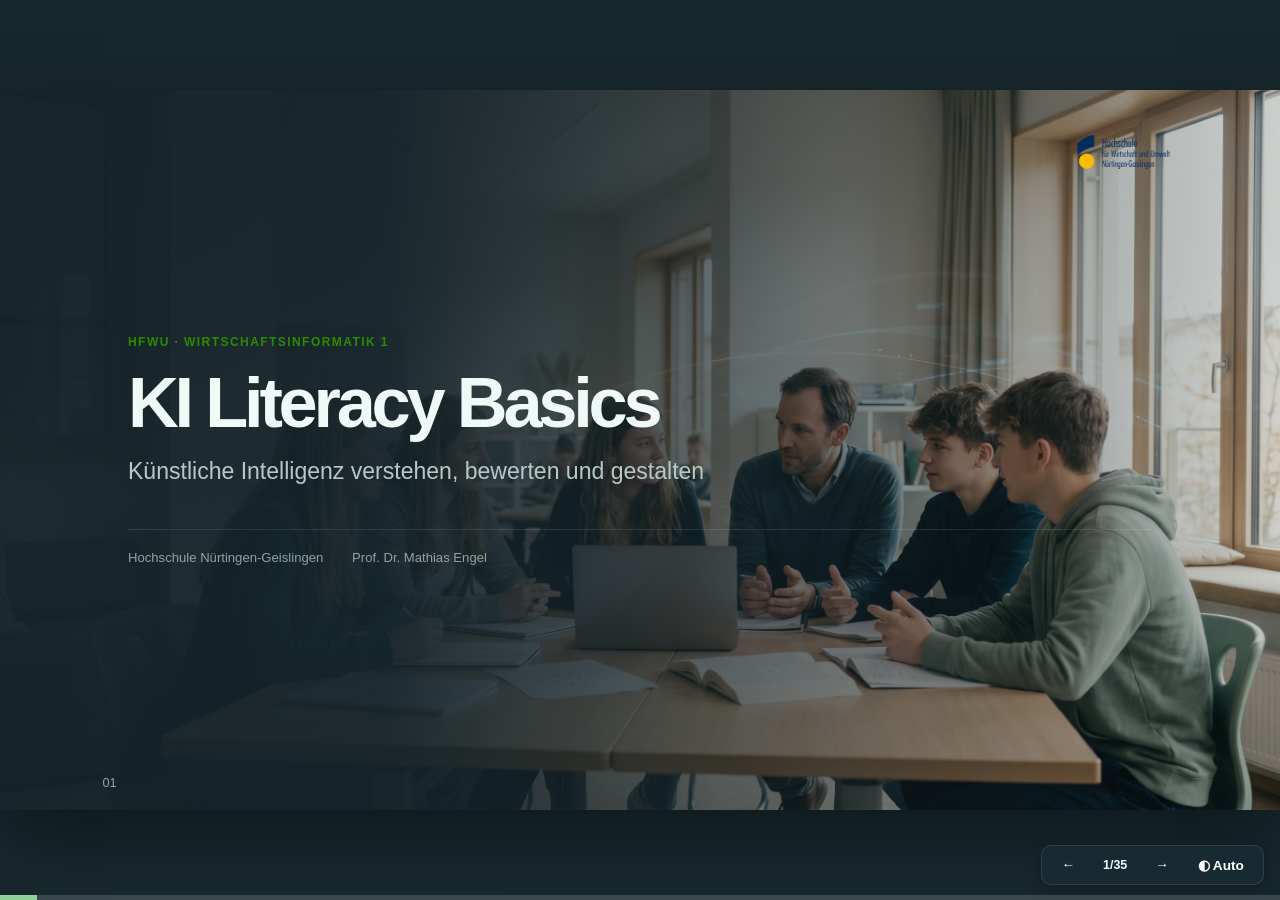
==== KI Literacy Basics/presentation.de.html @ fb7b11c0 "feat: add presentations and dashboard landing page" ====
<!doctype html>
<html lang="de">
<head>
  <meta charset="utf-8">
  <meta name="viewport" content="width=device-width,initial-scale=1">
  <title>KI Literacy Basics · HFWU</title>
  <link rel="stylesheet" href="assets/css/presentation.css">
</head>
<body>
  <main class="deck">

    <!-- Slide 1: Cover -->
    <section class="slide active cover-slide" id="slide-01-cover" data-title="KI Literacy Basics">
      <img class="cover-image" src="assets/media/slide-01-human-ai-hero-kie.png" alt="Studierende arbeiten gemeinsam mit Laptops an KI-Systemen">
      <div class="cover-overlay">
        <p class="eyebrow">HFWU · WIRTSCHAFTSINFORMATIK 1</p>
        <h1>KI Literacy Basics</h1>
        <p class="cover-subtitle">Künstliche Intelligenz verstehen, bewerten und gestalten</p>
        <div class="cover-meta">
          <span>Hochschule Nürtingen-Geislingen</span>
          <span>Prof. Dr. Mathias Engel</span>
        </div>
      </div>
      <img class="cover-brand" src="assets/media/hfwu_logo.png" alt="HFWU-Logo">
      <span class="cover-index">01</span>
    </section>

    <!-- Slide 2: Die Leitfrage -->
    <section class="slide cover-slide question-slide" id="slide-02-leitfrage" data-title="Die Leitfrage">
      <img class="cover-image" src="assets/media/slide-02-guiding-question-kie.png" alt="Schülerinnen arbeiten gemeinsam an einer Aufgabe">
      <div class="question-overlay">
        <p class="eyebrow">DIE LEITFRAGE</p>
        <h1>Wie finde ich die Balance zwischen der Nutzung von KI und meiner eigenen Verantwortung?</h1>
        <p>Wir betrachten künstliche Intelligenz als einen Verstärker unseres Denkens – doch Zielsetzung, Kontext und Qualitätskontrolle müssen zwingend bei uns bleiben.</p>
      </div>
      <img class="cover-brand" src="assets/media/hfwu_logo.png" alt="HFWU-Logo">
      <span class="cover-index">02</span>
    </section>

    <!-- Slide 6 (1.1): Wie funktioniert KI und was ist ihr Ziel? -->
    <!-- Slide 3 (1.1a): Evolution: Die Beschleunigung der Innovation -->
    <section class="slide" id="slide-03-evolution-innovation" data-title="Evolution: Die Beschleunigung der Innovation">
      <header class="slide-top">
        <span class="kicker">03 · EVOLUTION</span>
        <h1 class="slide-title">Evolution: Die Beschleunigung der Innovation</h1>
        <img class="brand" src="assets/media/hfwu_logo.png" alt="HFWU-Logo">
      </header>
      <div class="content two">
        <div>
          <p class="eyebrow">VOM FEUER ZUR KI</p>
          <h2 class="display">300.000 Jahre Entwicklung in <em>Sekunden.</em></h2>
          <p class="lede">Seit dem Auftreten des Homo Sapiens (vor ca. 300.000 Jahren) vergingen Jahrtausende zwischen Erfindungen (Feuer, Steinwerkzeug, Rad). Heute jagt eine Revolution die nächste.</p>
          <div class="facts">
            <div class="fact">
              <span class="icon">✦</span>
              <div>
                <strong class="fact-title">Exponentielles Wachstum</strong>
                <span class="fact-text">Die Zeitspanne zwischen technologischen Durchbrüchen verkürzt sich dramatisch (Dampfmaschine, Computer, KI).</span>
              </div>
            </div>
            <div class="fact">
              <span class="icon">✦</span>
              <div>
                <strong class="fact-title">Der aktuelle Kulminationspunkt</strong>
                <span class="fact-text">KI ist kein isoliertes Phänomen, sondern das nächste Werkzeug in unserer langen Innovationshistorie.</span>
              </div>
            </div>
          </div>
        </div>
        <div class="media-frame contain">
          <img data-image-id="evolution_innovation" src="assets/media/human_innovation_timeline.png" alt="Zeitstrahl der menschlichen Innovationen von der Steinzeit bis zur künstlichen Intelligenz">
        </div>
      </div>
      <span class="presenter">Prof. Dr. M. Engel</span>
      <span class="slide-sources">
        <a href="sources/source-overview.html#I1">[I1]</a> Kursmaterial
      </span>
    </section>

    <!-- Slide 4 (1.1b): Erwartungshorizont: Amaras Gesetz -->
    <section class="slide" id="slide-04-amaras-law" data-title="Erwartungshorizont: Amaras Gesetz">
      <header class="slide-top">
        <span class="kicker">04 · PERSPEKTIVE</span>
        <h1 class="slide-title">Erwartungshorizont: Amaras Gesetz</h1>
        <img class="brand" src="assets/media/hfwu_logo.png" alt="HFWU-Logo">
      </header>
      <div class="content two">
        <div class="media-frame contain">
          <img data-image-id="amaras_law" src="assets/media/amara_law_hype_integration.jpg" alt="Metaphorische Grafik für Amaras Gesetz: Ein Hype-Feuerwerk links und ein tief verwurzelter Baum der Integration rechts">
        </div>
        <div>
          <p class="eyebrow">ÜBERSCHÄTZUNG VS. UNTERSCHÄTZUNG</p>
          <h2 class="display">Hype-Feuerwerk vs. <em>tiefe Wurzeln.</em></h2>
          <p class="lede">Amaras Gesetz besagt: Wir überschätzen die Wirkung einer neuen Technologie kurzfristig (Hype), unterschätzen sie aber langfristig dramatisch (Integration).</p>
          <div class="facts">
            <div class="fact">
              <span class="icon">✦</span>
              <div>
                <strong class="fact-title">Der Hype-Zyklus (Feuerwerk)</strong>
                <span class="fact-text">Erste generative Erfolge werden oft mit allmächtiger Intelligenz verwechselt, was zu übertriebenen Erwartungen führt.</span>
              </div>
            </div>
            <div class="fact">
              <span class="icon">✦</span>
              <div>
                <strong class="fact-title">Die Tiefenintegration (Wurzelwerk)</strong>
                <span class="fact-text">Nach der Abkühlung der Euphorie sickert die Technologie tief in die Strukturen unserer Arbeitswelt ein.</span>
              </div>
            </div>
          </div>
        </div>
      </div>
      <span class="presenter">Prof. Dr. M. Engel</span>
      <span class="slide-sources">
        <a href="sources/source-overview.html#I1">[I1]</a> Kursmaterial
      </span>
    </section>

    <!-- Slide 5 (1.1c): Evolution der KI: Vom Perzeptron zu Agenten -->
    <section class="slide" id="slide-05-evolution-ki" data-title="Evolution der KI">
      <header class="slide-top">
        <span class="kicker">05 · HISTORIE</span>
        <h1 class="slide-title">Evolution der KI: Vom Perzeptron zu Agenten</h1>
        <img class="brand" src="assets/media/hfwu_logo.png" alt="HFWU-Logo">
      </header>
      <div class="content two">
        <div>
          <p class="eyebrow">DIE FÜNF EPOCHEN DER KI</p>
          <h2 class="display">Vom einfachen Muster zum <em>handelnden Partner.</em></h2>
          <p class="lede">Die Geschichte der KI verläuft in Phasen steigender Komplexität. Aus mathematischen Abstraktionen wurden Systeme, die Ziele eigenständig verfolgen.</p>
          <div class="facts">
            <div class="fact">
              <span class="icon">✦</span>
              <div>
                <strong class="fact-title">Fokus-Verschiebung</strong>
                <span class="fact-text">Vom Verstehen (Perzeptron, neuronale Netze, Deep Learning) zur Generierung und autonomem Handeln (Agentic AI).</span>
              </div>
            </div>
            <div class="fact">
              <span class="icon">✦</span>
              <div>
                <strong class="fact-title">Ziele erreichen</strong>
                <span class="fact-text">Moderne Agenten chatten nicht nur – sie reflektieren, planen Schritte, nutzen Werkzeuge und korrigieren sich selbst.</span>
              </div>
            </div>
          </div>
        </div>
        <div class="media-frame contain">
          <img data-image-id="evolution_ki" src="assets/media/evolution_ki.png" alt="Diagramm: Fünf Phasen der KI-Entwicklung von 1950 (Perzeptron) über Deep Learning bis zur heutigen Agentic AI">
        </div>
      </div>
      <span class="presenter">Prof. Dr. M. Engel</span>
      <span class="slide-sources">
        <a href="sources/source-overview.html#I1">[I1]</a> Kursmaterial
      </span>
    </section>

    <section class="slide" id="slide-06-funktionsweise-ki" data-title="Wie funktioniert KI?">
      <header class="slide-top">
        <span class="kicker">06 · TECHNIKFUNDAMENT</span>
        <h1 class="slide-title">Wie funktioniert KI und was ist ihr Ziel?</h1>
        <img class="brand" src="assets/media/hfwu_logo.png" alt="HFWU-Logo">
      </header>
      <div class="content two">
        <div>
          <p class="eyebrow">DAS PRINZIP MUSTERERKENNUNG</p>
          <h2 class="display">Regeln <em>lernen</em> statt programmieren.</h2>
          <p class="lede">Klassische Software führt feste Anweisungen aus. KI hingegen analysiert Daten, sucht Muster und leitet daraus statistische Regeln ab.</p>
          <div class="facts">
            <div class="fact">
              <span class="icon">1</span>
              <div>
                <strong class="fact-title">Statistische Näherung</strong>
                <span class="fact-text">KI liefert keine garantierten Wahrheiten, sondern Wahrscheinlichkeiten.</span>
              </div>
            </div>
            <div class="fact">
              <span class="icon">2</span>
              <div>
                <strong class="fact-title">Musterübertragung</strong>
                <span class="fact-text">Das Modell versucht, gelerntes Wissen auf neue Situationen zu übertragen.</span>
              </div>
            </div>
          </div>
        </div>
        <div class="media-frame contain">
          <img data-image-id="funktionsweise_ki" src="assets/media/2026-06-29_funktionsweise_ki_u_ziel.jpg" alt="Grafische Darstellung: Input-Daten, Modell und statistischer Output">
        </div>
      </div>
      <span class="presenter">Prof. Dr. M. Engel</span>
      <span class="slide-sources">
        <a href="sources/source-overview.html#I1">[I1]</a> Didaktik · 
        <a href="sources/source-overview.html#E2">[E2]</a> UNESCO
      </span>
    </section>

    <!-- Slide 7: Die biologische Nervenzelle -->
    <section class="slide" id="slide-07-bio-neuron" data-title="Die biologische Nervenzelle">
      <header class="slide-top">
        <span class="kicker">07 · NEURO-ANALOGIE</span>
        <h1 class="slide-title">Die biologische Analogie: Das Neuron</h1>
        <img class="brand" src="assets/media/hfwu_logo.png" alt="HFWU-Logo">
      </header>
      <div class="content two">
        <div class="media-frame contain">
          <img data-image-id="bio_neuron" src="assets/media/neuron_anatomy.png" alt="Anatomie eines biologischen Neurons: Dendriten, Soma, Axon, Myelinscheide">
        </div>
        <div>
          <p class="eyebrow">DAS BIOLOGISCHE VORBILD</p>
          <h2 class="display">Das Gehirn als <em>Signal-Netzwerk.</em></h2>
          <p class="lede">Unsere künstlichen Netze sind stark vereinfachte Modelle der Natur. Jede menschliche Nervenzelle verarbeitet elektrische Signale:</p>
          <div class="facts">
            <div class="fact">
              <span class="icon">✦</span>
              <div>
                <strong class="fact-title">Dendriten (Input)</strong>
                <span class="fact-text">Nehmen Signale von anderen Neuronen auf und leiten sie an das Soma weiter.</span>
              </div>
            </div>
            <div class="fact">
              <span class="icon">✦</span>
              <div>
                <strong class="fact-title">Axon &amp; Synapsen (Output)</strong>
                <span class="fact-text">Leiten das verarbeitete Signal über weite Strecken an Folge-Zellen weiter.</span>
              </div>
            </div>
          </div>
        </div>
      </div>
      <span class="presenter">Prof. Dr. M. Engel</span>
      <span class="slide-sources">
        <a href="sources/source-overview.html#I1">[I1]</a> Kursmaterial
      </span>
    </section>

    <!-- Slide 8: Die Synapse -->
    <section class="slide" id="slide-08-synapse" data-title="Die Synapse">
      <header class="slide-top">
        <span class="kicker">08 · NEURO-ANALOGIE</span>
        <h1 class="slide-title">Informationsübertragung: Die Synapse</h1>
        <img class="brand" src="assets/media/hfwu_logo.png" alt="HFWU-Logo">
      </header>
      <div class="content two">
        <div>
          <p class="eyebrow">BIO-GEWICHTUNG DER INFORMATION</p>
          <h2 class="display">Schaltstellen der <em>Lernfähigkeit.</em></h2>
          <p class="lede">An den Spalten zwischen Neuronen wird bestimmt, wie stark Signale übertragen werden – die biologische Entsprechung künstlicher „Gewichte“:</p>
          <div class="facts">
            <div class="fact">
              <span class="icon">✦</span>
              <div>
                <strong class="fact-title">Neurotransmitter</strong>
                <span class="fact-text">Chemische Botenstoffe überwinden den synaptischen Spalt auf Reiz hin.</span>
              </div>
            </div>
            <div class="fact">
              <span class="icon">✦</span>
              <div>
                <strong class="fact-title">Synaptische Plastizität</strong>
                <span class="fact-text">Häufig genutzte Verbindungen verstärken sich, ungenutzte verkümmern.</span>
              </div>
            </div>
          </div>
        </div>
        <div class="media-frame contain">
          <img data-image-id="synapse" src="assets/media/synapse_neurotransmitters.png" alt="Detaildarstellung der Informationsübertragung am synaptischen Spalt">
        </div>
      </div>
      <span class="presenter">Prof. Dr. M. Engel</span>
      <span class="slide-sources">
        <a href="sources/source-overview.html#I1">[I1]</a> Kursmaterial
      </span>
    </section>

    <!-- Slide 9: Lernen im Gehirn: Die Hebbsche Regel -->
    <section class="slide" id="slide-09-hebbsche-regel" data-title="Die Hebbsche Regel">
      <header class="slide-top">
        <span class="kicker">09 · NEURO-ANALOGIE</span>
        <h1 class="slide-title">Biologisches Lernen: Die Hebbsche Regel</h1>
        <img class="brand" src="assets/media/hfwu_logo.png" alt="HFWU-Logo">
      </header>
      <div class="content two">
        <div class="media-frame contain">
          <img data-image-id="hebbian_path" src="assets/media/hebbian_path_medium.jpg" alt="Wiesenpfad als Metapher für neuronale Verbindungen">
        </div>
        <div>
          <p class="eyebrow">WHAT FIRES TOGETHER, WIRES TOGETHER</p>
          <h2 class="display">Der <em>Wiesenpfad</em> im Kopf.</h2>
          <p class="lede">Lernen hinterlässt physische Pfade. Je häufiger ein Signalweg aktiviert wird, desto leichter fällt der Stromfluss künftig:</p>
          <div class="facts">
            <div class="fact">
              <span class="icon">1</span>
              <div>
                <strong class="fact-title">Pfaderstellung</strong>
                <span class="fact-text">Erstes Lernen ist anstrengend – der Trampelpfad muss im dichten Gras erst entstehen.</span>
              </div>
            </div>
            <div class="fact">
              <span class="icon">2</span>
              <div>
                <strong class="fact-title">Gewichtsverstärkung</strong>
                <span class="fact-text">Durch wiederholte Nutzung entsteht ein befestigter Weg (analog zu künstlichen Netzgewichten).</span>
              </div>
            </div>
          </div>
        </div>
      </div>
      <span class="presenter">Prof. Dr. M. Engel</span>
      <span class="slide-sources">
        <a href="sources/source-overview.html#I1">[I1]</a> Kapitel 1
      </span>
    </section>

    <!-- Slide 10 (1.2): Wie funktioniert ein LLM? -->
    <section class="slide" id="slide-10-funktionsweise-llm" data-title="Wie funktioniert ein LLM?">
      <header class="slide-top">
        <span class="kicker">10 · TECHNIKFUNDAMENT</span>
        <h1 class="slide-title">Wie funktioniert ein Large Language Model?</h1>
        <img class="brand" src="assets/media/hfwu_logo.png" alt="HFWU-Logo">
      </header>
      <div class="content two">
        <div>
          <p class="eyebrow">WORT-FÜR-WORT STATISTIK</p>
          <h2 class="display">Die Kunst der <em>Autovervollständigung.</em></h2>
          <p class="lede">Ein LLM versteht keine inhaltliche Bedeutung. Es sagt basierend auf gelernten Mustern voraus, welches Wortteil (Token) als nächstes folgt.</p>
          <div class="facts">
            <div class="fact">
              <span class="icon">✦</span>
              <div>
                <strong class="fact-title">Token-Verarbeitung</strong>
                <span class="fact-text">Texte werden in kleine Wortteile (Tokens) zerlegt und in Zahlenvektoren umgewandelt.</span>
              </div>
            </div>
            <div class="fact">
              <span class="icon">✦</span>
              <div>
                <strong class="fact-title">Transformer-Aufmerksamkeit</strong>
                <span class="fact-text">Die Self-Attention-Methode bewertet, welche Wörter im Kontext am wichtigsten sind.</span>
              </div>
            </div>
          </div>
        </div>
        <div class="media-frame contain">
          <img data-image-id="funktionsweise_llm" src="assets/media/2026-06-29_funktionsweise_llm_u_ziel.jpg" alt="Darstellung von Text-Tokens und Wahrscheinlichkeits-Berechnung">
        </div>
      </div>
      <span class="presenter">Prof. Dr. M. Engel</span>
      <span class="slide-sources">
        <a href="sources/source-overview.html#A1">[A1]</a> Vaswani · 
        <a href="sources/source-overview.html#I1">[I1]</a> Kursmaterial
      </span>
    </section>

    <!-- Slide 11: Lernen oder Verstehen? Generalisierung vs. Auswendiglernen -->
    <section class="slide" id="slide-11-generalize-memorize" data-title="Lernen oder Verstehen?">
      <header class="slide-top">
        <span class="kicker">11 · LERNTHEORIE</span>
        <h1 class="slide-title">Klausurvorbereitung: Generalisieren vs. Memorieren</h1>
        <img class="brand" src="assets/media/hfwu_logo.png" alt="HFWU-Logo">
      </header>
      <div class="content two">
        <div class="media-frame contain">
          <img data-image-id="generalize_memorize" src="assets/media/memorize_vs_generalize.png" alt="Vergleich von sturem Auswendiglernen (Overfitting) und dem Erlernen übergeordneter Muster">
        </div>
        <div>
          <p class="eyebrow">DAS GILT FÜR ALGORITHMEN UND STUDENTEN</p>
          <h2 class="display">Nicht stur <em>wiederholen,</em> sondern transferieren.</h2>
          <p class="lede">Ob ein Modell (oder ein Student) eine Regel wirklich verstanden hat, zeigt sich erst bei einer völlig neuen Aufgabe:</p>
          
          <div class="choice-row">
            <button data-target="#generalize-feedback" data-answer="Künstlich 'Overfitting' genannt: Erkennt bekannte Aufgabenmuster perfekt, versagt aber sofort, wenn sich Variablen minimal ändern.">Varianten auswendig lernen</button>
            <button data-target="#generalize-feedback" data-answer="Richtig! Ziel des Trainings ist die Generalisierung – die Fähigkeit, das gelernte Strukturmuster flexibel anzuwenden.">Das zugrundeliegende Prinzip verstehen</button>
          </div>
          <p id="generalize-feedback" class="answer"></p>
        </div>
      </div>
      <span class="presenter">Prof. Dr. M. Engel</span>
      <span class="slide-sources">
        <a href="sources/source-overview.html#I1">[I1]</a> Didaktik
      </span>
    </section>

    <!-- Slide 12 (1.3): Wie läuft das Training ab? -->
    <section class="slide" id="slide-12-llm-training" data-title="Wie läuft das Training ab?">
      <header class="slide-top">
        <span class="kicker">12 · TECHNIKFUNDAMENT</span>
        <h1 class="slide-title">Wie lernt die Maschine?</h1>
        <img class="brand" src="assets/media/hfwu_logo.png" alt="HFWU-Logo">
      </header>
      <div class="content two">
        <div>
          <p class="eyebrow">DREI PHASEN DES LERNENS</p>
          <h2 class="display">Vom Web-Datenberg zum <em>Chat-Partner.</em></h2>
          <p class="lede">Ein Modell wird in mehreren Stufen trainiert, bevor es für uns nützlich wird:</p>
          <div class="facts">
            <div class="fact">
              <span class="icon">1</span>
              <div>
                <strong class="fact-title">Pretraining (Muster lernen)</strong>
                <span class="fact-text">Einlesen riesiger Textmengen, um Sprachstruktur und Weltwissen grob aufzunehmen.</span>
              </div>
            </div>
            <div class="fact">
              <span class="icon">2</span>
              <div>
                <strong class="fact-title">Instruction Fine-Tuning</strong>
                <span class="fact-text">Anleitung durch Frage-Antwort-Paare, um Anweisungen präzise zu befolgen.</span>
              </div>
            </div>
            <div class="fact">
              <span class="icon">3</span>
              <div>
                <strong class="fact-title">RLHF (Menschliches Feedback)</strong>
                <span class="fact-text">Ausrichtung (Alignment) an menschlichen Präferenzen für Sicherheit und Nützlichkeit.</span>
              </div>
            </div>
          </div>
        </div>
        <div class="media-frame contain">
          <img data-image-id="llm_training" src="assets/media/2026-06-29_llm_training.jpg" alt="Visualisierung des Trainingsprozesses: Pretraining, Fine-Tuning und RLHF">
        </div>
      </div>
      <span class="presenter">Prof. Dr. M. Engel</span>
      <span class="slide-sources">
        <a href="sources/source-overview.html#A1">[A1]</a> Vaswani · 
        <a href="sources/source-overview.html#H1">[H1]</a> Ouyang · 
        <a href="sources/source-overview.html#I1">[I1]</a> Kurs
      </span>
    </section>

    <!-- Slide 13: Energieeffizienz: Gehirn vs. Chip -->
    <section class="slide" id="slide-13-energy-efficiency" data-title="Gehirn vs. Chip">
      <header class="slide-top">
        <span class="kicker">13 · NACHHALTIGKEIT</span>
        <h1 class="slide-title">Energieeffizienz: Gehirn vs. Rechenzentrum</h1>
        <img class="brand" src="assets/media/hfwu_logo.png" alt="HFWU-Logo">
      </header>
      <div class="content two">
        <div class="media-frame contain">
          <img data-image-id="brain_vs_chip" src="assets/media/energy_efficiency_brain_vs_chip.png" alt="Grafik: Das Gehirn benötigt nur 20 Watt Leistung, während KI-Training Megawatt verbraucht">
        </div>
        <div>
          <p class="eyebrow">DER EFFIZIENZ-KLASMUR</p>
          <h2 class="display">Denken mit <em>20 Watt</em> Leistung.</h2>
          <p class="lede">Das biologische Netz ist ein Meisterwerk der Energieeinsparung. Künstliche Intelligenz imitiert die Struktur, benötigt aber riesige Energiemengen:</p>
          <div class="facts">
            <div class="fact">
              <span class="icon">⚡</span>
              <div>
                <strong class="fact-title">Biologische Effizienz</strong>
                <span class="fact-text">Das menschliche Gehirn benötigt weniger Leistung als eine klassische Glühbirne.</span>
              </div>
            </div>
            <div class="fact">
              <span class="icon">⚡</span>
              <div>
                <strong class="fact-title">Künstliche Cluster</strong>
                <span class="fact-text">Das Training modernster Frontier-Modelle verschlingt mehrere Gigawattstunden Strom.</span>
              </div>
            </div>
          </div>
        </div>
      </div>
      <span class="presenter">Prof. Dr. M. Engel</span>
      <span class="slide-sources">
        <a href="sources/source-overview.html#I1">[I1]</a> Vorlesung
      </span>
    </section>

    <!-- Slide 14 (1.4): Spezialisten vs. Allrounder: SLM und LLM -->
    <section class="slide" id="slide-14-spezialisten-modelle" data-title="Spezialisten vs. Allrounder">
      <header class="slide-top">
        <span class="kicker">14 · MODELLE</span>
        <h1 class="slide-title">Spezialisten vs. Allrounder: SLM und LLM</h1>
        <img class="brand" src="assets/media/hfwu_logo.png" alt="HFWU-Logo">
      </header>
      <div class="content two">
        <div>
          <p class="eyebrow">DIE GRÖSSE DER SYSTEME</p>
          <h2 class="display">Nicht immer ist <em>größer</em> besser.</h2>
          <p class="lede">Die KI-Landschaft teilt sich auf. Neben gigantischen Frontier-Modellen in der Cloud gewinnen kompakte, lokale Spezialisten an Bedeutung.</p>
          <div class="facts">
            <div class="fact">
              <span class="icon">☁</span>
              <div>
                <strong class="fact-title">Large Language Models (LLM)</strong>
                <span class="fact-text">Milliarden Parameter, enorme Vielseitigkeit, benötigen Rechenzentren (Cloud).</span>
              </div>
            </div>
            <div class="fact">
              <span class="icon">▣</span>
              <div>
                <strong class="fact-title">Small Language Models (SLM)</strong>
                <span class="fact-text">Wenige Milliarden Parameter, extrem schnell, laufen lokal auf Notebooks oder Mobilgeräten.</span>
              </div>
            </div>
          </div>
        </div>
        <div class="media-frame contain">
          <img data-image-id="spezialisten_modelle" src="assets/media/2026-06-29_spezialisten_grosse_kleine_llm.jpg" alt="Vergleich von großen Cloud-Modellen und schlanken, spezialisierten lokalen KIs">
        </div>
      </div>
      <span class="presenter">Prof. Dr. M. Engel</span>
      <span class="slide-sources">
        <a href="sources/source-overview.html#W1">[W1]</a> WEF · 
        <a href="sources/source-overview.html#I1">[I1]</a> Didaktik
      </span>
    </section>

    <!-- Slide 15 (1.5): Agentic AI vs. Chatbots -->
    <section class="slide" id="slide-15-agentic-ai" data-title="Agentic AI vs. Chatbots">
      <header class="slide-top">
        <span class="kicker">15 · AGENTIC AI</span>
        <h1 class="slide-title">Vom Chatbot zum autonomen Agenten</h1>
        <img class="brand" src="assets/media/hfwu_logo.png" alt="HFWU-Logo">
      </header>
      <div class="content two">
        <div class="media-frame contain">
          <img data-image-id="agentic_ai" src="assets/media/2026-06-29_agentic_ai_vs_chatbots.jpg" alt="Entwicklungspfad von starren Programmen zu Chatbots und dynamischen, iterativen Agenten">
        </div>
        <div>
          <p class="eyebrow">DIE EVOLUTION DER NUTZUNG</p>
          <h2 class="display">Vom Dialog zur <em>selbstständigen</em> Schleife.</h2>
          <p class="lede">Die Art, wie wir mit KI arbeiten, verändert sich fundamental von passiver Beantwortung zu proaktiver Problemlösung:</p>
          <div class="facts">
            <div class="fact">
              <span class="icon">1</span>
              <div>
                <strong class="fact-title">Klassischer Chatbot</strong>
                <span class="fact-text">Einfache Frage-Antwort-Muster. Jedes Ergebnis muss manuell weitergeführt werden.</span>
              </div>
            </div>
            <div class="fact">
              <span class="icon">2</span>
              <div>
                <strong class="fact-title">Agentic AI (Agenten)</strong>
                <span class="fact-text">Arbeitet in Zyklen: Setzt sich Teilziele, plant Schritte, nutzt Werkzeuge und bewertet Ergebnisse selbst.</span>
              </div>
            </div>
          </div>
        </div>
      </div>
      <span class="presenter">Prof. Dr. M. Engel</span>
      <span class="slide-sources">
        <a href="sources/source-overview.html#I1">[I1]</a> Vorlesung
      </span>
    </section>

    <!-- Slide 16 (2.1): Halluzinationen -->
    <section class="slide" id="slide-16-halluzinationen" data-title="Halluzinationen">
      <header class="slide-top">
        <span class="kicker">16 · LIMITATIONEN</span>
        <h1 class="slide-title">Halluzinationen – Warum KI erfindet</h1>
        <img class="brand" src="assets/media/hfwu_logo.png" alt="HFWU-Logo">
      </header>
      <div class="content two">
        <div>
          <p class="eyebrow">DAS ZIEL IST PLAUSIBILITÄT</p>
          <h2 class="display">KI ist auf <em>Antworten</em> programmiert, nicht auf Wahrheit.</h2>
          <p class="lede">Das Modell berechnet statistische Wahrscheinlichkeiten. Fehlt ihm Information, füllt es diese Lücke mit plausibel klingendem Text auf.</p>
          
          <div class="action-row">
            <button data-target="#halluzination-feedback" data-answer="Modelle kennen keine Wahrheit. Sie optimieren auf den statistischen Fluss. Fehlen Daten, dichtet das System Lücken mit plausiblen Wortfolgen ab.">Warum erfindet das LLM?</button>
          </div>
          <p id="halluzination-feedback" class="answer"></p>
        </div>
        <div class="media-frame contain">
          <img data-image-id="halluzinationen" src="assets/media/2026-06-29_limitationen_halluzinationen.jpg" alt="Metapher: Falsche Verknüpfungen in einem Datennetzwerk">
        </div>
      </div>
      <span class="presenter">Prof. Dr. M. Engel</span>
      <span class="slide-sources">
        <a href="sources/source-overview.html#H1">[H1]</a> Ouyang · 
        <a href="sources/source-overview.html#E2">[E2]</a> UNESCO · 
        <a href="sources/source-overview.html#I1">[I1]</a> Kurs
      </span>
    </section>

    <!-- Slide 17 (2.2): Das Kontextfenster -->
    <section class="slide" id="slide-17-kontextfenster" data-title="Das Kontextfenster">
      <header class="slide-top">
        <span class="kicker">17 · LIMITATIONEN</span>
        <h1 class="slide-title">Das Kontextfenster und seine Grenzen</h1>
        <img class="brand" src="assets/media/hfwu_logo.png" alt="HFWU-Logo">
      </header>
      <div class="content two">
        <div class="media-frame contain">
          <img data-image-id="kontextfenster" src="assets/media/2026-06-29_limitationen_kontextfenster.jpg" alt="Visualisierung des Kurzzeitgedächtnisses und des Informationsverlusts in der Mitte">
        </div>
        <div>
          <p class="eyebrow">DER ARBEITSSPEICHER DER KI</p>
          <h2 class="display">Aufmerksamkeit ist <em>begrenzt.</em></h2>
          <p class="lede">Das Kontextfenster bestimmt, wie viele Informationen das Modell gleichzeitig im „Kopf“ behalten kann. Zu große Dokumente führen zu Fehlern.</p>
          
          <div class="slider-container">
            <div class="slider-label">
              <span>Kontext-Größe:</span>
              <span id="context-slider-val">8k Token (~23 DIN A4-Seiten)</span>
            </div>
            <input type="range" id="context-slider" class="slider-input" min="4" max="128" step="4" value="8">
            <p id="context-demo-text" style="font-size:0.82rem; margin-top:0.6rem; line-height:1.35; min-height:3em;">
              Fokus: <strong style="color:var(--green)">Sehr selektiv</strong>. Nur das direkte Ende des Textes wird scharf verarbeitet. Details am Anfang gehen verloren.
            </p>
          </div>
        </div>
      </div>
      <span class="presenter">Prof. Dr. M. Engel</span>
      <span class="slide-sources">
        <a href="sources/source-overview.html#I1">[I1]</a> Kursmaterial
      </span>
    </section>

    <!-- Slide 18 (2.5): Sprachen im KI-Raum -->
    <section class="slide" id="slide-18-sprachen-ki" data-title="Sprachen im KI-Raum">
      <header class="slide-top">
        <span class="kicker">18 · LIMITATIONEN</span>
        <h1 class="slide-title">Sprachen im KI-Raum: Die 2%-Realität</h1>
        <img class="brand" src="assets/media/hfwu_logo.png" alt="HFWU-Logo">
      </header>
      <div class="content two">
        <div>
          <p class="eyebrow">DIE ENGLISCH-DOMINANZ</p>
          <h2 class="display">Modelle denken primär <em>englisch.</em></h2>
          <p class="lede">Über 50% der Trainingsdaten sind englischsprachig. Deutsch macht oft nur etwa 2% aus. Dies führt zu kulturellen Verzerrungen und Übersetzungsfehlern.</p>
          <div class="facts">
            <div class="fact">
              <span class="icon">!</span>
              <div>
                <strong class="fact-title">Denkstrukturen</strong>
                <span class="fact-text">Logik und Redewendungen werden oft aus dem angelsächsischen Kulturraum übernommen.</span>
              </div>
            </div>
            <div class="fact">
              <span class="icon">✦</span>
              <div>
                <strong class="fact-title">Prompterfolg</strong>
                <span class="fact-text">Komplexe logische Aufgaben lösen Modelle in englischer Sprache nachweislich präziser.</span>
              </div>
            </div>
          </div>
        </div>
        <div class="media-frame contain">
          <img data-image-id="sprachen_ki" src="assets/media/2026-06-29_sprachen_verteilung.jpg" alt="Kreisdiagramm: Dominanz englischer Texte im Internet und verschwindend geringer Anteil deutscher Daten">
        </div>
      </div>
      <span class="presenter">Prof. Dr. M. Engel</span>
      <span class="slide-sources">
        <a href="sources/source-overview.html#E2">[E2]</a> UNESCO · 
        <a href="sources/source-overview.html#I1">[I1]</a> Kurs
      </span>
    </section>

    <!-- Slide 19 (2.3): RAG und Memory -->
    <section class="slide" id="slide-19-rag-memory" data-title="RAG und Memory">
      <header class="slide-top">
        <span class="kicker">19 · WISSEN</span>
        <h1 class="slide-title">RAG: Das offene Nachschlagebuch der KI</h1>
        <img class="brand" src="assets/media/hfwu_logo.png" alt="HFWU-Logo">
      </header>
      <div class="content two">
        <div>
          <p class="eyebrow">RETRIEVAL-AUGMENTED GENERATION</p>
          <h2 class="display">Erst nachschlagen, dann <em>formulieren.</em></h2>
          <p class="lede">Anstatt sich auf das gelernte, statische Weltwissen zu verlassen, sucht ein RAG-System relevante Abschnitte in Dokumenten und gibt diese an das Modell weiter.</p>
          
          <div class="action-row">
            <button data-target="#rag-feedback" data-answer="Nein: RAG liefert zwar exakten Text als Kontext, aber das Modell kann diesen dennoch fehlinterpretieren oder unvollständig zusammenfassen. Prüfung bleibt Pflicht!">Sichert RAG 100% Wahrheit?</button>
          </div>
          <p id="rag-feedback" class="answer"></p>
        </div>
        <div class="media-frame contain">
          <img data-image-id="rag_memory" src="assets/media/2026-06-29_rag_und_memory.jpg" alt="Ablauf der Zuleitung von Dokumentdaten in das Kontextfenster vor Generierung">
        </div>
      </div>
      <span class="presenter">Prof. Dr. M. Engel</span>
      <span class="slide-sources">
        <a href="sources/source-overview.html#I1">[I1]</a> Kapitel 3
      </span>
    </section>

    <!-- Slide 20: Die RAG-Kochmetapher -->
    <section class="slide" id="slide-20-rag-koch" data-title="Die Kochmetapher">
      <header class="slide-top">
        <span class="kicker">20 · WISSEN</span>
        <h1 class="slide-title">RAG-Verständnis: Die Koch-Metapher</h1>
        <img class="brand" src="assets/media/hfwu_logo.png" alt="HFWU-Logo">
      </header>
      <div class="content two">
        <div class="media-frame contain">
          <img data-image-id="rag_koch" src="assets/media/ch3_rag_koch.jpg" alt="Didaktisches Bild: Der Koch am Herd nutzt ein Rezeptbuch">
        </div>
        <div>
          <p class="eyebrow">WIE RAG ERKLÄRT WIRD</p>
          <h2 class="display">Ein Koch ist nur so gut wie seine <em>Rezepte.</em></h2>
          <p class="lede">Vergessen Sie Programmierdetails. Die Koch-Metapher teilt die RAG-Architektur in drei verständliche Teile auf:</p>
          <div class="facts">
            <div class="fact">
              <span class="icon">✦</span>
              <div>
                <strong class="fact-title">Der Koch (Das LLM)</strong>
                <span class="fact-text">Er kann zwar gut formulieren und kochen, kennt aber nicht jedes Detailrezept auswendig.</span>
              </div>
            </div>
            <div class="fact">
              <span class="icon">✦</span>
              <div>
                <strong class="fact-title">Das Rezeptbuch (Die Datenbank)</strong>
                <span class="fact-text">Hier sind die gesicherten Daten abgelegt, auf die der Koch bei Fragen zugreifen darf.</span>
              </div>
            </div>
          </div>
          <div class="action-row" style="margin-top:1.2rem;">
            <button data-target="#koch-feedback" data-answer="Die Küche repräsentiert das Kontextfenster (den Arbeitsplatz), wo das Rezept abgelegt wird, damit der Koch es ablesen kann.">Und die Küche?</button>
          </div>
          <p id="koch-feedback" class="answer"></p>
        </div>
      </div>
      <span class="presenter">Prof. Dr. M. Engel</span>
      <span class="slide-sources">
        <a href="sources/source-overview.html#I1">[I1]</a> Kapitel 3
      </span>
    </section>

    <!-- Slide 21 (2.4): Tool Anbindung und Schnittstellen (MCP, API) -->
    <section class="slide" id="slide-21-tool-anbindung" data-title="Tool-Anbindung & Schnittstellen">
      <header class="slide-top">
        <span class="kicker">21 · ERWEITERUNG</span>
        <h1 class="slide-title">Tool-Anbindung & Schnittstellen</h1>
        <img class="brand" src="assets/media/hfwu_logo.png" alt="HFWU-Logo">
      </header>
      <div class="content two">
        <div class="media-frame contain">
          <img data-image-id="tool_anbindung" src="assets/media/2026-06-29_tool_anbindung_schnittstellen.jpg" alt="Verbindung von Modellen mit Programmierschnittstellen, Rechnern und Datenbanken">
        </div>
        <div>
          <p class="eyebrow">KI MIT WERKZEUGEN</p>
          <h2 class="display">Modelle lernen, <em>zu handeln.</em></h2>
          <p class="lede">Über Schnittstellen greifen Modelle auf externe Programme zu, um Daten zu erheben, Berechnungen durchzuführen oder Aufgaben zu lösen.</p>
          <div class="facts">
            <div class="fact">
              <span class="icon">▣</span>
              <div>
                <strong class="fact-title">Model Context Protocol (MCP)</strong>
                <span class="fact-text">Offener Standard zur sicheren Daten- und Tool-Integration in LLMs.</span>
              </div>
            </div>
            <div class="fact">
              <span class="icon">▣</span>
              <div>
                <strong class="fact-title">Python-Sandboxes</strong>
                <span class="fact-text">Gesperrte Laufzeitumgebungen, in denen die KI Code generieren und direkt ausführen kann.</span>
              </div>
            </div>
          </div>
        </div>
      </div>
      <span class="presenter">Prof. Dr. M. Engel</span>
      <span class="slide-sources">
        <a href="sources/source-overview.html#M1">[M1]</a> Anthropic · 
        <a href="sources/source-overview.html#I1">[I1]</a> Kurs
      </span>
    </section>

    <!-- Slide 22 (3.1): Kreativitätstrennung llm vs… -->
    <section class="slide" id="slide-22-kreativitaetstrennung" data-title="Kreativitätstrennung">
      <header class="slide-top">
        <span class="kicker">22 · KREATIVITÄT</span>
        <h1 class="slide-title">Kreativitätstrennung: Generierung vs. Urteil</h1>
        <img class="brand" src="assets/media/hfwu_logo.png" alt="HFWU-Logo">
      </header>
      <div class="content two">
        <div class="media-frame contain">
          <img data-image-id="kreativitaetstrennung" src="assets/media/2026-06-29_kreativitaetstrennung_llm_vs.jpg" alt="Darstellung des kreativen Prozesses: KI generiert Ideen, der Mensch evaluiert und verfeinert">
        </div>
        <div>
          <p class="eyebrow">WER ERFINDET, WER ENTSCHEIDET?</p>
          <h2 class="display">Ideenflut trifft auf <em>menschliches Urteil.</em></h2>
          <p class="lede">KI kann unzählige Varianten erzeugen (Divergenz). Aber nur der Mensch kann Sinnhaftigkeit, Ethik und Relevanz bewerten (Konvergenz).</p>
          
          <div class="choice-row">
            <button data-target="#kreativitaet-feedback" data-answer="KI überragt bei der Masse (Divergenz) – sie spuckt blitzschnell 50 Slogans aus.">Ideen generieren (Divergenz)</button>
            <button data-target="#kreativitaet-feedback" data-answer="Menschliche Urteilskraft wählt aus, prüft den Kontext, korrigiert Fehler und haftet für die Wirkung.">Auswählen & Bewerten (Konvergenz)</button>
          </div>
          <p id="kreativitaet-feedback" class="answer"></p>
        </div>
      </div>
      <span class="presenter">Prof. Dr. M. Engel</span>
      <span class="slide-sources">
        <a href="sources/source-overview.html#W1">[W1]</a> WEF · 
        <a href="sources/source-overview.html#I1">[I1]</a> Didaktik
      </span>
    </section>

    <!-- Slide 23: Additive vs. Subtraktive Kreativität -->
    <section class="slide" id="slide-23-creativity-comparison" data-title="Kreativitätsvergleich">
      <header class="slide-top">
        <span class="kicker">23 · KREATIVITÄT</span>
        <h1 class="slide-title">Kreativität: Additiv vs. Subtraktiv</h1>
        <img class="brand" src="assets/media/hfwu_logo.png" alt="HFWU-Logo">
      </header>
      <div class="content two">
        <div>
          <p class="eyebrow">KRAFT DER AUSWAHL</p>
          <h2 class="display">Aufhäufen von Sand vs. <em>Meißeln der Statue.</em></h2>
          <p class="lede">Wissenschaftliche und kreative Prozesse bestehen aus zwei gegensätzlichen Arbeitsschritten, die Mensch und Maschine neu aufteilen:</p>
          
          <div class="choice-row">
            <button data-target="#creativity-comp-feedback" data-answer="Additive Kreativität (z.B. Text-Modelle): Das schrittweise Hinzufügen und Aneinanderreihen von neuen Elementen (Wörtern/Tokens), um ein Dokument aufzubauen.">Additive Kreativität</button>
            <button data-target="#creativity-comp-feedback" data-answer="Subtraktive Kreativität (z.B. Bild-Modelle): Das schrittweise Entfernen von unerwünschtem Rauschen (Denoising im Diffusionsmodell), um die darunterliegende Bildstruktur freizulegen.">Subtraktive Kreativität</button>
          </div>
          <p id="creativity-comp-feedback" class="answer"></p>
        </div>
        <div class="media-frame contain">
          <img data-image-id="creativity_comp" src="assets/media/creativity_comparison.png" alt="Grafische Gegenüberstellung von additiver (Ideenflut) und subtraktiver (Konkretisierung) Arbeitsweise">
        </div>
      </div>
      <span class="presenter">Prof. Dr. M. Engel</span>
      <span class="slide-sources">
        <a href="sources/source-overview.html#I1">[I1]</a> Kursmaterial
      </span>
    </section>

    <!-- Slide 24 (3.2): Bild, Video, Audio, Musik Erstellung -->
    <section class="slide" id="slide-24-multimodalität" data-title="Multimodale Generierung">
      <header class="slide-top">
        <span class="kicker">24 · MULTIMODALITÄT</span>
        <h1 class="slide-title">Multimodale Generierung: Über Text hinaus</h1>
        <img class="brand" src="assets/media/hfwu_logo.png" alt="HFWU-Logo">
      </header>
      <div class="content two">
        <div class="media-frame contain">
          <img data-image-id="multimodalitaet" src="assets/media/2026-06-29_multimodale_generierung.jpg" alt="Mosaik aus künstlich generierten Gesichtern, Videoschnipseln und Audio-Wellenformen">
        </div>
        <div>
          <p class="eyebrow">DIE NEUE MEDIENVIELFALT</p>
          <h2 class="display">Modelle werden <em>multimodal.</em></h2>
          <p class="lede">Generative KI verarbeitet und erzeugt heute nicht nur Text, sondern nahtlos auch Bilder, Videos, Stimmen und Musik.</p>
          <div class="facts">
            <div class="fact">
              <span class="icon">✦</span>
              <div>
                <strong class="fact-title">Synthetische Medien</strong>
                <span class="fact-text">Bilder und Animationen entstehen direkt aus Textbeschreibungen (Prompts).</span>
              </div>
            </div>
            <div class="fact">
              <span class="icon">✦</span>
              <div>
                <strong class="fact-title">Verantwortung &amp; Fake</strong>
                <span class="fact-text">Die Hürde für Desinformation sinkt drastisch. Kritische Quellenprüfung wird überlebenswichtig.</span>
              </div>
            </div>
          </div>
        </div>
      </div>
      <span class="presenter">Prof. Dr. M. Engel</span>
      <span class="slide-sources">
        <a href="sources/source-overview.html#I1">[I1]</a> Kursmaterial
      </span>
    </section>

    <!-- Slide 25: Multimodale Bilderstellung: Das Diffusions-Modell -->
    <section class="slide" id="slide-25-architectures-diagram" data-title="Bilderstellungs-Architektur">
      <header class="slide-top">
        <span class="kicker">25 · MULTIMODALITÄT</span>
        <h1 class="slide-title">Multimodale Bilderstellung: Die Architektur</h1>
        <img class="brand" src="assets/media/hfwu_logo.png" alt="HFWU-Logo">
      </header>
      <div class="content two">
        <div>
          <p class="eyebrow">WIE BILDER AUS TEXT ENTSTEHEN</p>
          <h2 class="display">Rauschen wird zu <em>Struktur.</em></h2>
          <p class="lede">Ein Diffusionsmodell lernt nicht, Bilder abzuspeichern. Es lernt, zufälliges Bildrauschen schrittweise zu entfernen, gelenkt durch Textbegriffe:</p>
          <div class="facts">
            <div class="fact">
              <span class="icon">✦</span>
              <div>
                <strong class="fact-title">Denoising-Schleife</strong>
                <span class="fact-text">Das System entfernt unter Anleitung des Textvektors Bildstörungen.</span>
              </div>
            </div>
            <div class="fact">
              <span class="icon">✦</span>
              <div>
                <strong class="fact-title">Latent Space (Vektorraum)</strong>
                <span class="fact-text">Bilder und Texte werden im selben mathematischen Koordinatensystem verknüpft.</span>
              </div>
            </div>
          </div>
        </div>
        <div class="media-frame contain">
          <img data-image-id="architectures_diag" src="assets/media/architectures_diagram.png" alt="Architektur-Schaubild: Generierungspfad von Rauschen über Text-Embedding zu finaler Pixeldarstellung">
        </div>
      </div>
      <span class="presenter">Prof. Dr. M. Engel</span>
      <span class="slide-sources">
        <a href="sources/source-overview.html#I1">[I1]</a> Vorlesung
      </span>
    </section>

    <!-- Slide 26 (4.1): Werkzeuge: chats, desktopapps wie Codex, spezialisierte Plattformen wie Notebooklm, higgsfield -->
    <section class="slide" id="slide-26-werkzeuguebersicht" data-title="Werkzeugübersicht">
      <header class="slide-top">
        <span class="kicker">26 · WERKZEUGE</span>
        <h1 class="slide-title">Die Werkzeuge: Für jede Aufgabe die passende App</h1>
        <img class="brand" src="assets/media/hfwu_logo.png" alt="HFWU-Logo">
      </header>
      <div class="content two">
        <div class="media-frame contain">
          <img data-image-id="werkzeuguebersicht" src="assets/media/2026-06-29_werkzeuge_uebersicht.jpg" alt="Übersichtskarte verschiedener KI-Plattformen und deren Spezialisierung">
        </div>
        <div>
          <p class="eyebrow">DER NEUE WERKZEUGKASTEN</p>
          <h2 class="display">Vom Chatbot zum <em>Spezialisten.</em></h2>
          <p class="lede">Wir nutzen heute eine Vielzahl unterschiedlicher Oberflächen, je nach wissenschaftlicher oder kreativer Anforderung:</p>
          <div class="facts">
            <div class="fact">
              <span class="icon">1</span>
              <div>
                <strong class="fact-title">Allround-Chats (ChatGPT, Claude)</strong>
                <span class="fact-text">Hervorragend für Textentwürfe, Brainstorming und Übersetzung.</span>
              </div>
            </div>
            <div class="fact">
              <span class="icon">2</span>
              <div>
                <strong class="fact-title">Forschung &amp; Literatur (NotebookLM)</strong>
                <span class="fact-text">Arbeitet rein auf hochgeladenen Quellen (RAG) – ideal zum Lernen und Strukturieren.</span>
              </div>
            </div>
            <div class="fact">
              <span class="icon">3</span>
              <div>
                <strong class="fact-title">Entwicklungsumgebungen (Codex)</strong>
                <span class="fact-text">Integrierte Assistenten im Quellcode-Editor zur direkten Codeerzeugung.</span>
              </div>
            </div>
          </div>
        </div>
      </div>
      <span class="presenter">Prof. Dr. M. Engel</span>
      <span class="slide-sources">
        <a href="sources/source-overview.html#E2">[E2]</a> UNESCO · 
        <a href="sources/source-overview.html#I1">[I1]</a> Kurs
      </span>
    </section>

    <!-- Slide 27 (4.2): Lokal vs cloud -->
    <section class="slide" id="slide-27-lokal-vs-cloud" data-title="Lokal vs. Cloud">
      <header class="slide-top">
        <span class="kicker">27 · BEREITSTELLUNG</span>
        <h1 class="slide-title">Lokal vs. Cloud: Wo laufen die Daten?</h1>
        <img class="brand" src="assets/media/hfwu_logo.png" alt="HFWU-Logo">
      </header>
      <div class="content two">
        <div>
          <p class="eyebrow">DATENSCHUTZ UND LEISTUNG</p>
          <h2 class="display">Die Hoheit über den <em>Datenabfluss.</em></h2>
          <p class="lede">Die Entscheidung, ob ein Modell in einer externen Cloud oder auf eigener Hardware läuft, hat weitreichende Konsequenzen:</p>
          <div class="facts">
            <div class="fact">
              <span class="icon">☁</span>
              <div>
                <strong class="fact-title">Cloud-Modelle</strong>
                <span class="fact-text">Maximale Leistung, ständige Aktualisierung, aber Übermittlung der Daten an Server Dritter.</span>
              </div>
            </div>
            <div class="fact">
              <span class="icon">▣</span>
              <div>
                <strong class="fact-title">Lokale Open-Source-Modelle</strong>
                <span class="fact-text">Absolute Datenkontrolle, offline lauffähig, keine laufenden API-Kosten, Leistung durch Hardware limitiert.</span>
              </div>
            </div>
          </div>
        </div>
        <div class="media-frame contain">
          <img data-image-id="lokal_vs_cloud" src="assets/media/2026-06-29_lokal_vs_cloud.jpg" alt="Gegenüberstellung: Cloud-Server-Infrastruktur vs. lokales Laptop-Modell">
        </div>
      </div>
      <span class="presenter">Prof. Dr. M. Engel</span>
      <span class="slide-sources">
        <a href="sources/source-overview.html#E2">[E2]</a> UNESCO · 
        <a href="sources/source-overview.html#I1">[I1]</a> Kurs
      </span>
    </section>

    <!-- Slide 28 (5.1): Prompting -->
    <section class="slide" id="slide-28-prompting" data-title="Prompting">
      <header class="slide-top">
        <span class="kicker">28 · METHODE</span>
        <h1 class="slide-title">Prompting: Präzise Steuerung von Modellen</h1>
        <img class="brand" src="assets/media/hfwu_logo.png" alt="HFWU-Logo">
      </header>
      <div class="content two">
        <div class="media-frame contain">
          <img data-image-id="prompting" src="assets/media/2026-06-29_prompting_steuerung.jpg" alt="Anatomie eines Prompts: Rolle, Kontext, Aufgabe, Format und Gegenbeispiel">
        </div>
        <div>
          <p class="eyebrow">STRUKTURIERTE ANWEISUNGEN</p>
          <h2 class="display">Wer präzise fragt, bekommt <em>bessere Antworten.</em></h2>
          <p class="lede">Einzeiler führen oft zu generischen Antworten. Ein professioneller Prompt liefert dem System den nötigen Rahmen:</p>
          <div class="facts">
            <div class="fact">
              <span class="icon">R</span>
              <div>
                <strong class="fact-title">Rolle &amp; Kontext</strong>
                <span class="fact-text">„Agiere als Experte für Wirtschaftsinformatik im ersten Semester...“</span>
              </div>
            </div>
            <div class="fact">
              <span class="icon">A</span>
              <div>
                <strong class="fact-title">Aufgabe &amp; Format</strong>
                <span class="fact-text">„Erstelle eine Liste mit drei Vor- und Nachteilen als übersichtliche Tabelle...“</span>
              </div>
            </div>
            <div class="fact">
              <span class="icon">E</span>
              <div>
                <strong class="fact-title">Einschränkungen</strong>
                <span class="fact-text">„Vermeide Buzzwords. Antworte in deutscher Sprache. Nutze keine CDNs...“</span>
              </div>
            </div>
          </div>
        </div>
      </div>
      <span class="presenter">Prof. Dr. M. Engel</span>
      <span class="slide-sources">
        <a href="sources/source-overview.html#I1">[I1]</a> Kursmaterial
      </span>
    </section>

    <!-- Slide 29: Praxis: Anatomie eines Prompts -->
    <section class="slide" id="slide-29-anatomie-prompt" data-title="Prompt-Anatomie">
      <header class="slide-top">
        <span class="kicker">29 · METHODE</span>
        <h1 class="slide-title">Praxis: Anatomie eines Prompts</h1>
        <img class="brand" src="assets/media/hfwu_logo.png" alt="HFWU-Logo">
      </header>
      <div class="content two">
        <div class="media-frame contain">
          <img data-image-id="anatomie_p" src="assets/media/anatomie_prompt.jpg" alt="Diagramm zur Prompt-Anatomie: System-Prompts, User-Prompts, Inputs und Constraints">
        </div>
        <div>
          <p class="eyebrow">DAS SYSTEMATISCHE TEMPLATE</p>
          <h2 class="display">Ein Bauplan für verlässliche <em>Modellreaktionen.</em></h2>
          <p class="lede">Gute Prompts folgen einem klaren Schema. Verwenden Sie diesen Aufbau für komplexe universitäre Aufgabenstellungen:</p>
          <div class="facts">
            <div class="fact">
              <span class="icon">1</span>
              <div>
                <strong class="fact-title">System-Instruktion (Rolle)</strong>
                <span class="fact-text">Wer ist das Modell und wie soll es sich verhalten?</span>
              </div>
            </div>
            <div class="fact">
              <span class="icon">2</span>
              <div>
                <strong class="fact-title">Input-Daten (Kontext)</strong>
                <span class="fact-text">Die Rohdokumente, Tabellen oder Fragestellungen.</span>
              </div>
            </div>
            <div class="fact">
              <span class="icon">3</span>
              <div>
                <strong class="fact-title">Anweisung (Aufgabe &amp; Constraints)</strong>
                <span class="fact-text">Was genau soll getan werden? Was muss vermieden werden?</span>
              </div>
            </div>
          </div>
        </div>
      </div>
      <span class="presenter">Prof. Dr. M. Engel</span>
      <span class="slide-sources">
        <a href="sources/source-overview.html#I1">[I1]</a> Kapitel 4
      </span>
    </section>

    <!-- Slide 30: Praxis: Kontext-Engineering -->
    <section class="slide" id="slide-30-context-engineering" data-title="Kontext-Engineering">
      <header class="slide-top">
        <span class="kicker">30 · METHODE</span>
        <h1 class="slide-title">Praxis: Kontext-Engineering &amp; Mise en Place</h1>
        <img class="brand" src="assets/media/hfwu_logo.png" alt="HFWU-Logo">
      </header>
      <div class="content two">
        <div>
          <p class="eyebrow">DIE KÜCHENREGEL IM PROMPTING</p>
          <h2 class="display">Gute Vorbereitung schlägt <em>gute Fragen.</em></h2>
          <p class="lede">„Mise en Place“ bedeutet in der Küche das Bereitstellen aller Zutaten vor dem Kochen. Im Prompting gilt dasselbe: Wer den Kontext strukturiert vorbereitet, führt die KI präzise.</p>
          <div class="facts">
            <div class="fact">
              <span class="icon">✦</span>
              <div>
                <strong class="fact-title">Mise en Place (Vorbereitung)</strong>
                <span class="fact-text">Rohdaten, Anforderungen und Definitionen bereitlegen, bevor die KI-Ausführung startet.</span>
              </div>
            </div>
            <div class="fact">
              <span class="icon">✦</span>
              <div>
                <strong class="fact-title">Klare Leitplanken</strong>
                <span class="fact-text">Die KI bleibt fokussiert, vermeidet Abschweifungen und liefert schneller optimale Ergebnisse.</span>
              </div>
            </div>
          </div>
        </div>
        <div class="media-frame contain">
          <img data-image-id="context_eng" src="assets/media/context_engineering.jpg" alt="Visualisierung von Context Engineering: Das Strukturieren von Datenströmen vor Eingabe">
        </div>
      </div>
      <span class="presenter">Prof. Dr. M. Engel</span>
      <span class="slide-sources">
        <a href="sources/source-overview.html#I1">[I1]</a> Kapitel 4
      </span>
    </section>

    <!-- Slide 31 (5.2): Vibe Coding -->
    <section class="slide" id="slide-31-vibe-coding" data-title="Vibe Coding">
      <header class="slide-top">
        <span class="kicker">31 · METHODE</span>
        <h1 class="slide-title">Vibe Coding: Erschaffen im Dialog</h1>
        <img class="brand" src="assets/media/hfwu_logo.png" alt="HFWU-Logo">
      </header>
      <div class="content two">
        <div>
          <p class="eyebrow">DIREKTE UMSETZUNG OHNE SYNTAX</p>
          <h2 class="display">Softwareentwicklung wird <em>demokratisiert.</em></h2>
          <p class="lede">Vibe Coding betrifft jeden, der Ideen hat. Ein Controller kann sich nun ohne IT-Kenntnisse Daten aus diversen Quellen ziehen, um diese monatlich in einem Dashboard aufzubereiten.</p>
          <div class="facts">
            <div class="fact">
              <span class="icon">✦</span>
              <div>
                <strong class="fact-title">Der Controller wird zum Erschaffer</strong>
                <span class="fact-text">Erstellung von individuellen Dashboards und Berichten per Textanweisung.</span>
              </div>
            </div>
            <div class="fact">
              <span class="icon">✦</span>
              <div>
                <strong class="fact-title">Der Harness (Arbeitsumgebung)</strong>
                <span class="fact-text">Tools wie Codex, Antigravity, Claude Code oder OpenCode bilden den Rahmen, der den Code baut und ausführt.</span>
              </div>
            </div>
          </div>
        </div>
        <div class="media-frame contain">
          <img data-image-id="vibe_coding" src="assets/media/2026-06-29_vibe_coding.jpg" alt="Ein Entwickler beschreibt ein UI-Konzept und die KI erzeugt den funktionierenden Code im Editor">
        </div>
      </div>
      <span class="presenter">Prof. Dr. M. Engel</span>
      <span class="slide-sources">
        <a href="sources/source-overview.html#I1">[I1]</a> Kapitel 5
      </span>
    </section>

    <!-- Slide 32 (5.3): Orchestrierung paralleler Agenten -->
    <section class="slide" id="slide-32-agenten-orchestrierung" data-title="Orchestrierung">
      <header class="slide-top">
        <span class="kicker">32 · METHODE</span>
        <h1 class="slide-title">Orchestrierung: Agenten im Team</h1>
        <img class="brand" src="assets/media/hfwu_logo.png" alt="HFWU-Logo">
      </header>
      <div class="content two">
        <div class="media-frame contain">
          <img data-image-id="agenten_orchestrierung" src="assets/media/2026-06-29_agenten_orchestrierung.jpg" alt="Diagramm: Orchestrierung von spezialisierten KI-Agenten, gesteuert durch einen Koordinator">
        </div>
        <div>
          <p class="eyebrow">TEAM AUS SPEZIALISTEN</p>
          <h2 class="display">Viele Experten lösen <em>komplexe Aufgaben.</em></h2>
          <p class="lede">Statt eine Aufgabe an ein einziges Modell zu senden, orchestrieren wir ein Team aus spezialisierten KI-Rollen mit klaren Schnittstellen:</p>
          <div class="facts">
            <div class="fact">
              <span class="icon">✦</span>
              <div>
                <strong class="fact-title">Rollenverteilung</strong>
                <span class="fact-text">Ein Agent recherchiert, einer strukturiert, einer schreibt Code und einer prüft die Qualität.</span>
              </div>
            </div>
            <div class="fact">
              <span class="icon">✦</span>
              <div>
                <strong class="fact-title">Kontrollschleifen</strong>
                <span class="fact-text">Ergebnisse werden gegenseitig validiert, bevor sie dem Menschen vorgelegt werden.</span>
              </div>
            </div>
          </div>
        </div>
      </div>
      <span class="presenter">Prof. Dr. M. Engel</span>
      <span class="slide-sources">
        <a href="sources/source-overview.html#W1">[W1]</a> WEF · 
        <a href="sources/source-overview.html#I1">[I1]</a> Kurs
      </span>
    </section>

    <!-- Slide 33: Interaktives Abschlussquiz -->
    <section class="slide" id="slide-33-abschlussquiz" data-title="Mini-Quiz">
      <header class="slide-top">
        <span class="kicker">33 · WISSENSTEST</span>
        <h1 class="slide-title">Drei Fragen zum Mitdenken</h1>
        <img class="brand" src="assets/media/hfwu_logo.png" alt="HFWU-Logo">
      </header>
      <div class="content quiz-slide">
        <p class="eyebrow" style="text-align: center; margin-bottom: 1rem;">EINE ANTWORT ANKLICKEN – DIREKTES FEEDBACK ERHALTEN</p>
        <div class="quiz-grid">
          
          <!-- Frage 1 -->
          <div class="quiz-card">
            <span>01</span>
            <h2>Was beschreibt das "Kontextfenster"?</h2>
            <div class="choice-row">
              <button data-target="#q1" data-answer="Falsch. Das Kontextfenster greift nicht auf externe Datenbanken zu.">A: Eine Datenbank</button>
              <button data-target="#q1" data-answer="Richtig! Es ist das Kurzzeitgedächtnis bzw. die Menge an Daten, die das Modell im Arbeitsfenster behalten kann.">B: Den Arbeitsspeicher</button>
            </div>
            <p id="q1" class="answer"></p>
          </div>

          <!-- Frage 2 -->
          <div class="quiz-card">
            <span>02</span>
            <h2>Was ist die Hauptursache für Halluzinationen?</h2>
            <div class="choice-row">
              <button data-target="#q2" data-answer="Richtig! LLMs berechnen Wahrscheinlichkeiten von Wortfolgen. Fehlen Fakten, dichten sie plausible Worte hinzu.">A: Wahrscheinlichkeit</button>
              <button data-target="#q2" data-answer="Falsch. Modelle haben keine bösen Absichten und wollen uns nicht täuschen.">B: Gezielte Täuschung</button>
            </div>
            <p id="q2" class="answer"></p>
          </div>

          <!-- Frage 3 -->
          <div class="quiz-card">
            <span>03</span>
            <h2>Welche Stufe zeigt divergentes Denken bei KI?</h2>
            <div class="choice-row">
              <button data-target="#q3" data-answer="Richtig! Das Generieren unzähliger Varianten und alternativer Ideen ist eine Stärke generativer Modelle.">A: Ideen generieren</button>
              <button data-target="#q3" data-answer="Falsch. Das Auswählen und Bewerten erfordert kritisches Urteil, welches beim Menschen bleibt.">B: Auswählen &amp; Bewerten</button>
            </div>
            <p id="q3" class="answer"></p>
          </div>

        </div>
      </div>
      <span class="presenter">Prof. Dr. M. Engel</span>
      <span class="slide-sources">
        <a href="sources/source-overview.html#I1">[I1]</a> Vorlesung
      </span>
    </section>

    <!-- Slide 34: Glossar -->
    <section class="slide" id="slide-34-glossar" data-title="Glossar">
      <header class="slide-top">
        <span class="kicker">34 · GLOSSAR</span>
        <h1 class="slide-title">Glossar: Kernbegriffe im Überblick</h1>
        <img class="brand" src="assets/media/hfwu_logo.png" alt="HFWU-Logo">
      </header>
      <div class="content">
        <div class="glossary-grid">
          <div class="glossary-item">
            <h3>KI (Künstliche Intelligenz)</h3>
            <p>Systeme, die durch Mustererkennung eigenständig statistische Regeln lernen, statt starr programmiert zu sein.</p>
          </div>
          <div class="glossary-item">
            <h3>LLM (Large Language Model)</h3>
            <p>Großes Sprachmodell zur statistischen Wort-für-Wort-Vervollständigung basierend auf dem gelernten Kontext.</p>
          </div>
          <div class="glossary-item">
            <h3>RAG (Retrieval-Augmented Generation)</h3>
            <p>Methode, bei der die KI vor der Generierung relevante Abschnitte in externen, gesicherten Dokumenten nachschlägt.</p>
          </div>
          <div class="glossary-item">
            <h3>Harness (KI-Harnisch)</h3>
            <p>Die ausführende Arbeitsumgebung (z.B. Editoren oder Terminal-Agenten), in der KI-Werkzeuge kontrolliert laufen.</p>
          </div>
          <div class="glossary-item">
            <h3>Agents (KI-Agenten)</h3>
            <p>KI-Systeme, die in Zyklen arbeiten: Sie setzen sich Teilziele, planen Schritte, nutzen Tools und bewerten Ergebnisse.</p>
          </div>
          <div class="glossary-item">
            <h3>Orchestrierung</h3>
            <p>Die koordinierte Zusammenarbeit mehrerer spezialisierter Agenten zur Lösung komplexer Aufgabenstellungen.</p>
          </div>
        </div>
      </div>
      <span class="presenter">Prof. Dr. M. Engel</span>
      <span class="slide-sources">
        <a href="sources/source-overview.html#I1">[I1]</a> Kursmaterial
      </span>
    </section>

    <!-- Slide 35: Abschluss -->
    <section class="slide" id="slide-35-abschluss" data-title="Drei Dinge zum Mitnehmen">
      <header class="slide-top">
        <span class="kicker">35 · SYNTHESE</span>
        <h1 class="slide-title">Drei Dinge zum Mitnehmen</h1>
        <img class="brand" src="assets/media/hfwu_logo.png" alt="HFWU-Logo">
      </header>
      <div class="content takeaway-slide">
        <div>
          <p class="eyebrow">WAS BLEIBT FÜR EUCH?</p>
          <h2 class="display" style="font-size: 2rem; margin-bottom: 0.8rem;">Muster verstehen. Werkzeuge wählen. <em>Urteil behalten.</em></h2>
        </div>
        <div class="takeaway-grid">
          
          <div class="takeaway-card">
            <span>01</span>
            <h3>KI entzaubern</h3>
            <p>KI ist ein statistischer Musterlerner. Sie besitzt weder Bewusstsein noch eigene Verantwortung.</p>
          </div>

          <div class="takeaway-card">
            <span>02</span>
            <h3>Werkzeuge steuern</h3>
            <p>Wähle bewusst nach Anwendungsfall: Cloud oder Lokal, RAG-System oder Programmier-Agent.</p>
          </div>

          <div class="takeaway-card">
            <span>03</span>
            <h3>Verantwortung tragen</h3>
            <p>Je mächtiger das Werkzeug, desto wichtiger werden eure Fragen, eure Kritik und euer Urteil.</p>
          </div>

        </div>
        <div class="final-prompt-box">
          Welche Aufgabe werdet ihr heute noch mit einem strukturierten Prompt an die KI delegieren?
        </div>
      </div>
      <span class="presenter">Prof. Dr. M. Engel</span>
      <span class="slide-sources">
        <a href="sources/source-overview.html#E2">[E2]</a> UNESCO
      </span>
    </section>

  </main>

  <!-- Presentation Navigation Controller Overlay -->
  <nav class="navigation" aria-label="Foliennavigation">
    <button id="prev" aria-label="Vorherige Folie">←</button>
    <span id="counter">1/35</span>
    <button id="next" aria-label="Nächste Folie">→</button>
    <button id="theme" aria-label="Farbschema wechseln">◐ Auto</button>
  </nav>

  <!-- Visual Progress Indicator -->
  <div class="progress">
    <span id="progress"></span>
  </div>

  <script src="assets/js/presentation.js"></script>
</body>
</html>
---- KI Literacy Basics/assets/css/presentation.css ----
/* Modern UI Design Tokens & Theme Variables */
:root {
  --bg: #f7f7f5;
  --card: #ffffff;
  --ink: #182c33;
  --muted: #61726f;
  --line: #d8e0d9;
  --green: #2d8a05;
  --mint: #dcefe1;
  --blue: #e1eef0;
  --yellow: #f4eac8;
  --red: #f8ded9;
  --red-ink: #701a11;
  --shadow: 0 18px 50px rgba(23, 59, 43, 0.08);
  --radius: 18px;
  --transition: all 0.3s cubic-bezier(0.25, 0.8, 0.25, 1);
}

:root[data-theme=dark] {
  --bg: #15242a;
  --card: #1e343a;
  --ink: #e9f3f0;
  --muted: #b7c9c5;
  --line: #416168;
  --mint: #244b42;
  --blue: #23444e;
  --yellow: #4f4528;
  --red: #4a2723;
  --red-ink: #ffb4ab;
  --shadow: none;
}

@media (prefers-color-scheme: dark) {
  :root:not([data-theme]) {
    --bg: #15242a;
    --card: #1e343a;
    --ink: #e9f3f0;
    --muted: #b7c9c5;
    --line: #416168;
    --mint: #244b42;
    --blue: #23444e;
    --yellow: #4f4528;
    --red: #4a2723;
    --red-ink: #ffb4ab;
    --shadow: none;
  }
}

/* Reset & Base Styles */
* {
  box-sizing: border-box;
}

html, body {
  margin: 0;
  padding: 0;
  background: #17282d;
  color: var(--ink);
  font-family: Inter, ui-sans-serif, -apple-system, BlinkMacSystemFont, "Segoe UI", sans-serif;
  overflow: hidden;
  height: 100%;
}

/* The Slide Deck Stage (16:9 ratio locked) */
.deck {
  width: min(100vw, 177.78vh);
  height: min(56.25vw, 100vh);
  min-height: 500px;
  margin: auto;
  position: absolute;
  top: 0; bottom: 0; left: 0; right: 0;
  overflow: hidden;
  background: var(--bg);
  box-shadow: 0 25px 70px rgba(0,0,0,0.4);
  container-type: size;
}

/* Individual Slide Structure */
.slide {
  display: none;
  position: relative;
  width: 100%;
  height: 100%;
  padding: 4.5% 6.5% 6%;
  background: var(--bg);
  color: var(--ink);
}

.slide.active {
  display: flex;
  flex-direction: column;
  animation: slide-in 0.36s cubic-bezier(0.16, 1, 0.3, 1) both;
}

/* Animations */
@keyframes slide-in {
  from {
    opacity: 0;
    transform: translateX(1.5%);
  }
  to {
    opacity: 1;
    transform: none;
  }
}

@media (prefers-reduced-motion: reduce) {
  .slide.active {
    animation: none;
  }
}

/* Slide Header */
.slide-top {
  display: grid;
  grid-template-columns: auto 1fr auto;
  align-items: center;
  gap: 1.5rem;
  border-bottom: 1px solid var(--line);
  padding-bottom: 1.5%;
  margin-bottom: 2%;
  flex-shrink: 0;
}

.kicker {
  font-size: 0.72rem;
  letter-spacing: 0.12em;
  color: var(--green);
  font-weight: 800;
  text-transform: uppercase;
}

.slide-title {
  margin: 0;
  font-size: clamp(1.2rem, 2.3cqw, 3.2rem);
  letter-spacing: -0.04em;
  line-height: 1.1;
  font-weight: 800;
}

.brand {
  justify-self: end;
  max-width: 90px;
  max-height: 38px;
  object-fit: contain;
}

/* Main Content Area */
.content {
  flex-grow: 1;
  display: grid;
  align-items: center;
  overflow: hidden;
  position: relative;
}

.content.two {
  grid-template-columns: 1.05fr 0.95fr;
  gap: 6%;
}

.content.hero {
  grid-template-columns: 1.15fr 0.85fr;
  gap: 5%;
}

/* Typography elements */
.eyebrow {
  font-size: 0.75rem;
  font-weight: 800;
  letter-spacing: 0.12em;
  color: var(--green);
  margin: 0 0 0.6rem;
  text-transform: uppercase;
}

.display {
  font-size: clamp(1.8rem, 4cqw, 5.2rem);
  line-height: 1.05;
  letter-spacing: -0.05em;
  margin: 0.1em 0 0.3em;
  font-weight: 800;
}

.display em, h2 em, h1 em {
  font-family: Georgia, serif;
  font-weight: 400;
  font-style: italic;
}

.lede {
  font-size: clamp(0.95rem, 1.35cqw, 2.2rem);
  line-height: 1.45;
  color: var(--muted);
  margin-top: 0;
}

.quote {
  font: clamp(1.4rem, 2.5cqw, 3.6rem)/1.15 Georgia, serif;
  font-style: italic;
  max-width: 32ch;
  margin: 0;
  color: var(--ink);
}

/* Cards & Lists */
.card {
  padding: 1.5rem;
  border: 1px solid var(--line);
  border-radius: var(--radius);
  background: var(--card);
  box-shadow: var(--shadow);
}

.facts {
  display: grid;
  gap: 0.85rem;
}

.fact {
  display: flex;
  gap: 0.85rem;
  align-items: flex-start;
}

.fact-title {
  font-weight: 750;
  margin-bottom: 0.15rem;
  display: block;
  font-size: clamp(0.92rem, 1.15cqw, 1.8rem);
}

.fact-text {
  font-size: clamp(0.82rem, 0.95cqw, 1.4rem);
  color: var(--muted);
  line-height: 1.35;
}

.icon {
  width: 2.2rem;
  height: 2.2rem;
  flex: 0 0 2.2rem;
  display: grid;
  place-items: center;
  border-radius: 50%;
  background: var(--mint);
  color: var(--green);
  font-weight: 800;
  font-size: 0.95rem;
}

/* Media Framework */
.media-frame {
  height: 100%;
  max-height: 52cqh;
  overflow: hidden;
  border-radius: var(--radius);
  background: #e9eee9;
  box-shadow: var(--shadow);
  border: 1px solid var(--line);
  position: relative;
}

.media-frame img {
  width: 100%;
  height: 100%;
  display: block;
  object-fit: cover;
  object-position: var(--crop-x, 50%) var(--crop-y, 50%);
  transform: scale(var(--crop-scale, 1));
  transform-origin: center;
  transition: transform 0.3s ease;
}

.media-frame.contain {
  background: transparent;
  border: none;
  box-shadow: none;
  display: flex;
  justify-content: center;
  align-items: center;
}

.media-frame.contain img {
  width: auto;
  height: auto;
  max-width: 100%;
  max-height: 100%;
  object-fit: contain;
  transform: none;
  background: var(--bg);
  border-radius: var(--radius);
  box-shadow: var(--shadow);
  border: 1px solid var(--line);
}

/* Interactive Components & Choices */
.choice-row, .action-row {
  display: flex;
  flex-wrap: wrap;
  gap: 0.75rem;
  margin: 1.2rem 0 0.8rem;
}

.choice-row button, .action-row button {
  border: 1px solid var(--line);
  border-radius: 10px;
  background: var(--card);
  padding: 0.65rem 0.95rem;
  color: var(--ink);
  font-family: inherit;
  font-size: 0.9rem;
  font-weight: 700;
  cursor: pointer;
  box-shadow: 0 2px 5px rgba(0,0,0,0.03);
  transition: var(--transition);
}

.choice-row button:hover, .choice-row button:focus,
.action-row button:hover, .action-row button:focus {
  background: var(--mint);
  border-color: var(--green);
  outline: none;
  transform: translateY(-1px);
}

.choice-row button.selected {
  background: var(--green);
  color: #fff;
  border-color: var(--green);
}

.answer {
  min-height: 2.8em;
  font-size: 0.92rem;
  font-weight: 700;
  color: var(--green);
  line-height: 1.4;
  margin-top: 0.8rem;
  background: var(--mint);
  padding: 0.6rem 0.9rem;
  border-radius: 10px;
  border-left: 4px solid var(--green);
  opacity: 0;
  transform: translateY(5px);
  transition: opacity 0.3s ease, transform 0.3s ease;
}

.answer.visible {
  opacity: 1;
  transform: none;
}

/* Cover Slide specific overrides */
.cover-slide {
  padding: 0;
  position: relative;
}

.cover-slide.active {
  display: grid;
  grid-template-columns: 1fr;
  grid-template-rows: 1fr;
}

.cover-image {
  grid-area: 1 / 1;
  width: 100%;
  height: 100%;
  object-fit: cover;
}

.cover-overlay {
  grid-area: 1 / 1;
  z-index: 2;
  background: linear-gradient(90deg, rgba(21, 36, 42, 0.95) 30%, rgba(21, 36, 42, 0.5) 70%, rgba(21, 36, 42, 0.2) 100%);
  display: flex;
  flex-direction: column;
  justify-content: center;
  padding: 8% 10%;
  color: #eff9f7;
}

.cover-overlay h1 {
  font-size: clamp(2.5rem, 5.5cqw, 6.2rem);
  line-height: 1.05;
  letter-spacing: -0.06em;
  margin: 0.1em 0 0.25em;
  font-weight: 900;
}

.cover-subtitle {
  font-size: clamp(1.1rem, 1.8cqw, 2.6rem);
  color: #b7c9c5;
  margin: 0 0 1.8rem;
  font-weight: 400;
}

.cover-meta {
  display: flex;
  gap: 1.8rem;
  font-size: 0.82rem;
  font-weight: 500;
  color: #8fa5a0;
  border-top: 1px solid rgba(255,255,255,0.1);
  padding-top: 1.2rem;
  margin-top: 1rem;
}

.cover-brand {
  position: absolute;
  top: 5.2%;
  right: 8%;
  max-width: 120px;
  max-height: 50px;
  object-fit: contain;
  z-index: 3;
}

.cover-index {
  position: absolute;
  left: 8%;
  bottom: 2.8%;
  font-size: 0.8rem;
  color: #8fa5a0;
  z-index: 3;
}

/* Question Slide */
.question-slide {
  padding: 0;
  position: relative;
}

.question-slide.active {
  display: grid;
  grid-template-columns: 1fr;
  grid-template-rows: 1fr;
}

.question-overlay {
  grid-area: 1 / 1;
  z-index: 2;
  background: rgba(21, 36, 42, 0.9);
  display: flex;
  flex-direction: column;
  justify-content: center;
  padding: 8% 12%;
  color: #eff9f7;
}

.question-overlay h1 {
  font-size: clamp(1.8rem, 3.5cqw, 4.8rem);
  line-height: 1.2;
  letter-spacing: -0.03em;
  font-weight: 800;
  margin: 0.2em 0 0.6em;
}

.question-overlay p {
  font-size: clamp(1rem, 1.5cqw, 2.2rem);
  color: #b7c9c5;
  line-height: 1.45;
  max-width: 44rem;
}

/* Timelines and lists */
.timeline {
  display: flex;
  align-items: center;
  gap: 0.55rem;
  margin: 1.2rem 0;
}

.timeline span {
  padding: 0.5rem 0.75rem;
  border-radius: 8px;
  background: var(--mint);
  color: var(--green);
  font-size: 0.8rem;
  font-weight: 750;
  border: 1px solid var(--line);
}

.timeline span:last-child {
  background: var(--green);
  color: #fff;
}

/* Multi-Agent Orchestration Flow / Steps */
.agent-flow-grid {
  display: grid;
  grid-template-columns: repeat(3, 1fr);
  gap: 1.2rem;
  margin-top: 0.8rem;
}

.agent-step {
  padding: 1.2rem;
  border-radius: var(--radius);
  background: var(--blue);
  border: 1px solid var(--line);
  box-shadow: var(--shadow);
}

.agent-step span {
  display: block;
  font-size: clamp(1.1rem, 1.4cqw, 2.2rem);
  font-weight: 900;
  color: var(--green);
  margin-bottom: 0.4rem;
}

.agent-step h3 {
  margin: 0 0 0.35rem;
  font-size: clamp(0.95rem, 1.1cqw, 1.8rem);
  font-weight: 800;
}

.agent-step p {
  margin: 0;
  font-size: clamp(0.8rem, 0.9cqw, 1.4rem);
  line-height: 1.35;
  color: var(--muted);
}

/* Quiz layout */
.quiz-grid {
  display: grid;
  grid-template-columns: repeat(3, 1fr);
  gap: 1.2rem;
  align-items: start;
}

.quiz-card {
  background: var(--card);
  border: 1px solid var(--line);
  border-radius: var(--radius);
  padding: 1.3rem;
  box-shadow: var(--shadow);
  display: flex;
  flex-direction: column;
}

.quiz-card span {
  font-size: 1.3rem;
  font-weight: 900;
  color: var(--green);
  margin-bottom: 0.5rem;
}

.quiz-card h2 {
  font-size: clamp(0.9rem, 1cqw, 1.6rem);
  line-height: 1.3;
  margin: 0 0 1rem;
  font-weight: 750;
  height: 2.8em;
  overflow: hidden;
}

.quiz-card .choice-row {
  display: grid;
  grid-template-columns: 1fr;
  gap: 0.5rem;
  margin: 0 0 0.5rem;
}

.quiz-card .choice-row button {
  width: 100%;
  text-align: left;
  padding: 0.55rem 0.75rem;
  font-size: clamp(0.78rem, 0.88cqw, 1.4rem);
}

.quiz-card .answer {
  min-height: 4em;
  font-size: clamp(0.78rem, 0.88cqw, 1.4rem);
  padding: 0.5rem 0.7rem;
  margin-top: 0.4rem;
}

/* Takeaway grid */
.takeaway-grid {
  display: grid;
  grid-template-columns: repeat(3, 1fr);
  gap: 1.2rem;
  margin-top: 0.8rem;
}

.takeaway-card {
  background: var(--card);
  border: 1px solid var(--line);
  border-radius: var(--radius);
  padding: 1.5rem;
  box-shadow: var(--shadow);
}

.takeaway-card span {
  display: block;
  font-size: 1.6rem;
  font-weight: 900;
  color: var(--green);
  margin-bottom: 0.6rem;
}

.takeaway-card h3 {
  margin: 0 0 0.45rem;
  font-size: clamp(0.95rem, 1.15cqw, 1.8rem);
  font-weight: 800;
}

.takeaway-card p {
  margin: 0;
  font-size: clamp(0.82rem, 0.92cqw, 1.5rem);
  line-height: 1.4;
  color: var(--muted);
}

.final-prompt-box {
  background: var(--yellow);
  border: 1px solid var(--line);
  border-radius: 12px;
  padding: 0.85rem 1.2rem;
  margin-top: 1.2rem;
  font-weight: 700;
  font-size: clamp(0.88rem, 0.98cqw, 1.6rem);
  text-align: center;
  color: var(--ink);
}

/* Interactive Slider Element */
.slider-container {
  margin-top: 1.2rem;
  padding: 1rem;
  border-radius: 12px;
  background: var(--blue);
  border: 1px solid var(--line);
}

.slider-label {
  display: flex;
  justify-content: space-between;
  font-weight: 750;
  font-size: 0.88rem;
  margin-bottom: 0.5rem;
}

.slider-input {
  width: 100%;
  accent-color: var(--green);
  cursor: pointer;
}

/* Footer elements */
.presenter {
  position: absolute;
  left: 6.5%;
  bottom: 2.8%;
  font-size: 0.72rem;
  font-weight: 750;
  color: var(--muted);
}

.slide-sources {
  position: absolute;
  right: 6.5%;
  bottom: 2.8%;
  font-size: 0.68rem;
  color: var(--muted);
}

.slide-sources a {
  color: #216650;
  text-decoration: none;
  font-weight: 800;
}

.slide-sources a:hover {
  text-decoration: underline;
}

/* Navigation Overlays (Desktop view only, offline controller) */
.navigation {
  position: fixed;
  z-index: 10;
  right: 16px;
  bottom: 15px;
  display: flex;
  align-items: center;
  gap: 0.4rem;
  background: rgba(24, 44, 51, 0.9);
  padding: 4px 8px;
  border-radius: 10px;
  box-shadow: 0 4px 15px rgba(0,0,0,0.25);
  border: 1px solid rgba(255,255,255,0.1);
}

.navigation button {
  padding: 0.45rem 0.7rem;
  border: 0;
  background: transparent;
  color: #fff;
  font-weight: 800;
  cursor: pointer;
  border-radius: 6px;
  font-size: 0.85rem;
  transition: background 0.2s;
}

.navigation button:hover {
  background: rgba(255, 255, 255, 0.15);
}

.navigation span {
  min-width: 45px;
  text-align: center;
  font-size: 0.78rem;
  color: #eff9f7;
  font-weight: 600;
}

.progress {
  position: fixed;
  z-index: 10;
  bottom: 0;
  left: 0;
  width: 100%;
  height: 5px;
  background: rgba(255, 255, 255, 0.15);
}

.progress span {
  display: block;
  width: 0%;
  height: 100%;
  background: #8ed19b;
  transition: width 0.25s ease-out;
}

/* Responsive Scaling for smaller screens */
@media (max-width: 720px) {
  .deck {
    width: 100vw;
    height: 100svh;
    min-height: 0;
    position: relative;
    box-shadow: none;
  }
  
  .slide {
    padding: 6% 6% 12%;
  }
  
  .slide-top {
    grid-template-columns: 1fr auto;
  }
  
  .slide-top .kicker {
    display: none;
  }
  
  .content.two, .content.hero {
    grid-template-columns: 1fr;
    gap: 1.5rem;
  }
  
  .media-frame {
    height: 25vh;
  }
  
  .display {
    font-size: clamp(1.6rem, 8vw, 2.5rem);
  }
  
  .agent-flow-grid, .quiz-grid, .takeaway-grid {
    grid-template-columns: 1fr;
    gap: 0.8rem;
    overflow-y: auto;
    max-height: 60vh;
  }
  
  .slide-sources {
    bottom: 5%;
    right: 6%;
  }
  
  .presenter {
    left: 6%;
    bottom: 5%;
  }
}

/* Glossary Layout */
.glossary-grid {
  display: grid;
  grid-template-columns: repeat(2, 1fr);
  gap: 0.8rem 1.8rem;
  align-items: start;
  margin-top: 0.5rem;
}

.glossary-item {
  border-left: 3px solid var(--green);
  padding-left: 0.85rem;
  margin-bottom: 0.2rem;
}

.glossary-item h3 {
  margin: 0 0 0.15rem;
  font-size: clamp(0.95rem, 1.15cqw, 1.6rem);
  font-weight: 800;
  color: var(--ink);
}

.glossary-item p {
  margin: 0;
  font-size: clamp(0.8rem, 0.9cqw, 1.35rem);
  line-height: 1.35;
  color: var(--muted);
}

/* Print Styles (Strictly enforced Helfer-Ansicht) */
@media print {
  @page {
    size: 16in 9in;
    margin: 0;
  }

  html, body {
    background: #fff;
    overflow: visible;
    height: auto;
  }
  
  .deck {
    position: static;
    width: 16in;
    height: auto;
    box-shadow: none;
    overflow: visible;
  }
  
  .slide {
    display: block !important;
    break-after: page;
    page-break-after: always;
    width: 16in;
    height: 9in;
    background: #fff !important;
    color: #111 !important;
    border: none;
    box-shadow: none;
    padding: 4.5% 6.5% 6%;
    box-sizing: border-box;
    position: relative;
  }

  .media-frame {
    max-height: 4.8in !important;
  }
  
  .slide:last-child {
    break-after: auto;
    page-break-after: auto;
  }
  
  .navigation, .progress {
    display: none !important;
  }
  
  .choice-row button, .action-row button, .slider-container {
    display: none !important;
  }
  
  .answer {
    opacity: 1 !important;
    transform: none !important;
    background: #f0f0f0 !important;
    border-color: #333 !important;
    color: #111 !important;
  }
  
  .slide-sources, .presenter {
    color: #333 !important;
    position: absolute;
  }
  
  .slide-sources a {
    color: #111 !important;
    text-decoration: underline !important;
  }
  
  .card, .agent-step, .quiz-card, .takeaway-card {
    box-shadow: none !important;
    border: 1px solid #aaa !important;
    background: #fff !important;
    color: #111 !important;
  }
}
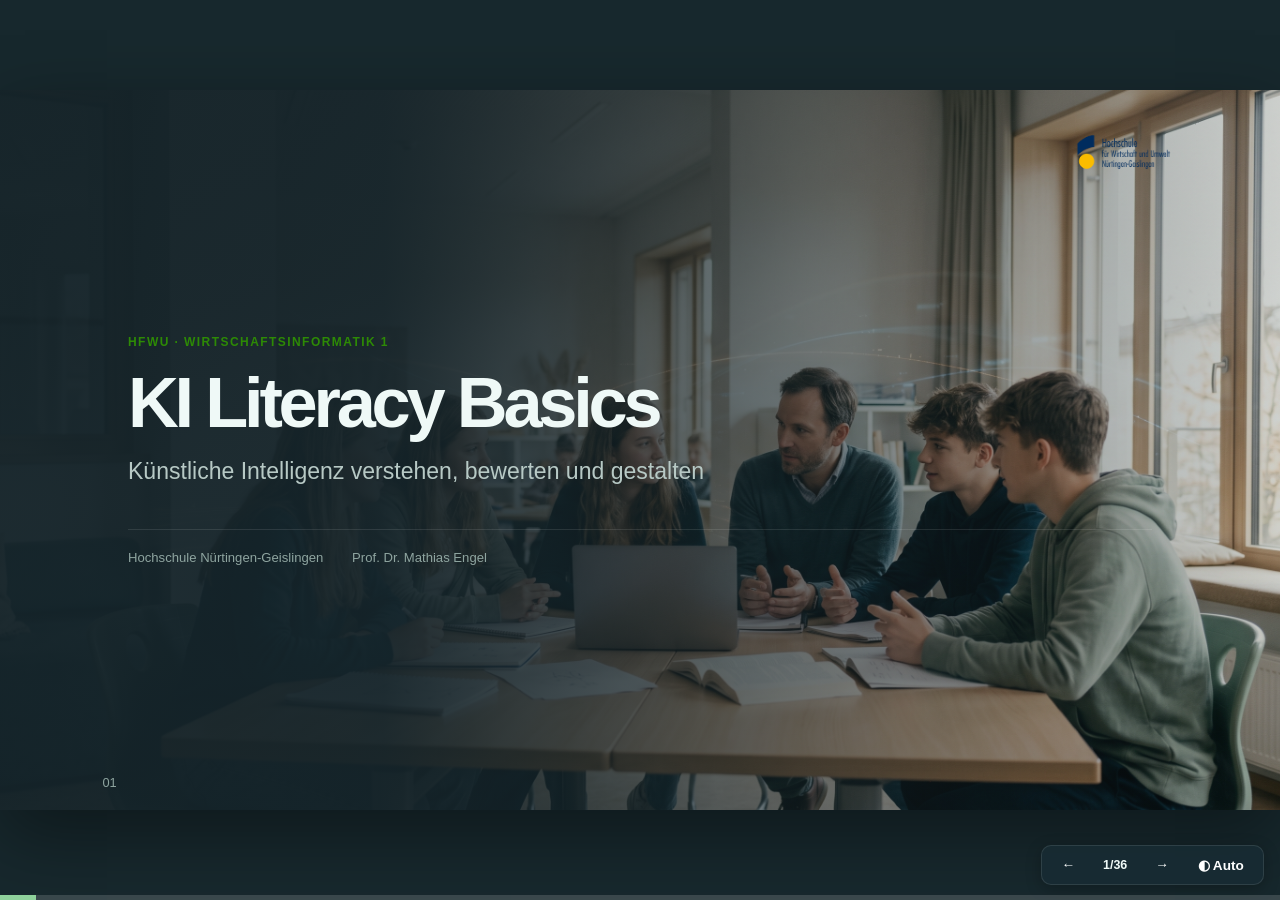
==== commit 01a0b282: "feat: move QR-code slide to be second slide in both presentations" ====
--- a/KI Literacy Basics/presentation.de.html
+++ b/KI Literacy Basics/presentation.de.html
@@ -25,7 +25,31 @@
       <span class="cover-index">01</span>
     </section>
 
-    <!-- Slide 2: Die Leitfrage -->
+    <!-- Slide 2: QR-Code -->
+    <section class="slide" id="slide-02-qr-code" data-title="Link zur Präsentation">
+      <header class="slide-top">
+        <span class="kicker">02 · ONLINE</span>
+        <h1 class="slide-title">Link zur Präsentation</h1>
+        <img class="brand" src="assets/media/hfwu_logo.png" alt="HFWU-Logo">
+      </header>
+      <div class="content two">
+        <div>
+          <p class="eyebrow">DIREKTLINK</p>
+          <h2 class="display">Scannen &amp; <em>Teilen</em></h2>
+          <p class="lede">Nutze diesen QR-Code, um die Präsentation direkt auf mobilen Geräten zu öffnen, mitzugehen oder den Foliensatz zu teilen.</p>
+          <p style="margin-top: 1.5rem; font-size: 1.1rem; font-weight: 700;">
+            <a href="https://profengel.github.io/vortraege/KI%20Literacy%20Basics/presentation.html" target="_blank" style="color: var(--green); text-decoration: underline;">profengel.github.io/vortraege/KI Literacy Basics/</a>
+          </p>
+        </div>
+        <div class="media-frame contain" style="background: #fff; padding: 1.5rem; display: flex; align-items: center; justify-content: center;">
+          <img src="assets/media/qr-code-presentation.png" alt="QR-Code für diese Präsentation" style="max-height: 100%; max-width: 100%; object-fit: contain;">
+        </div>
+      </div>
+      <span class="presenter">Prof. Dr. M. Engel</span>
+      <span class="slide-sources">QR-Code</span>
+    </section>
+
+    <!-- Slide 3: Die Leitfrage -->
     <section class="slide cover-slide question-slide" id="slide-02-leitfrage" data-title="Die Leitfrage">
       <img class="cover-image" src="assets/media/slide-02-guiding-question-kie.png" alt="Schülerinnen arbeiten gemeinsam an einer Aufgabe">
       <div class="question-overlay">
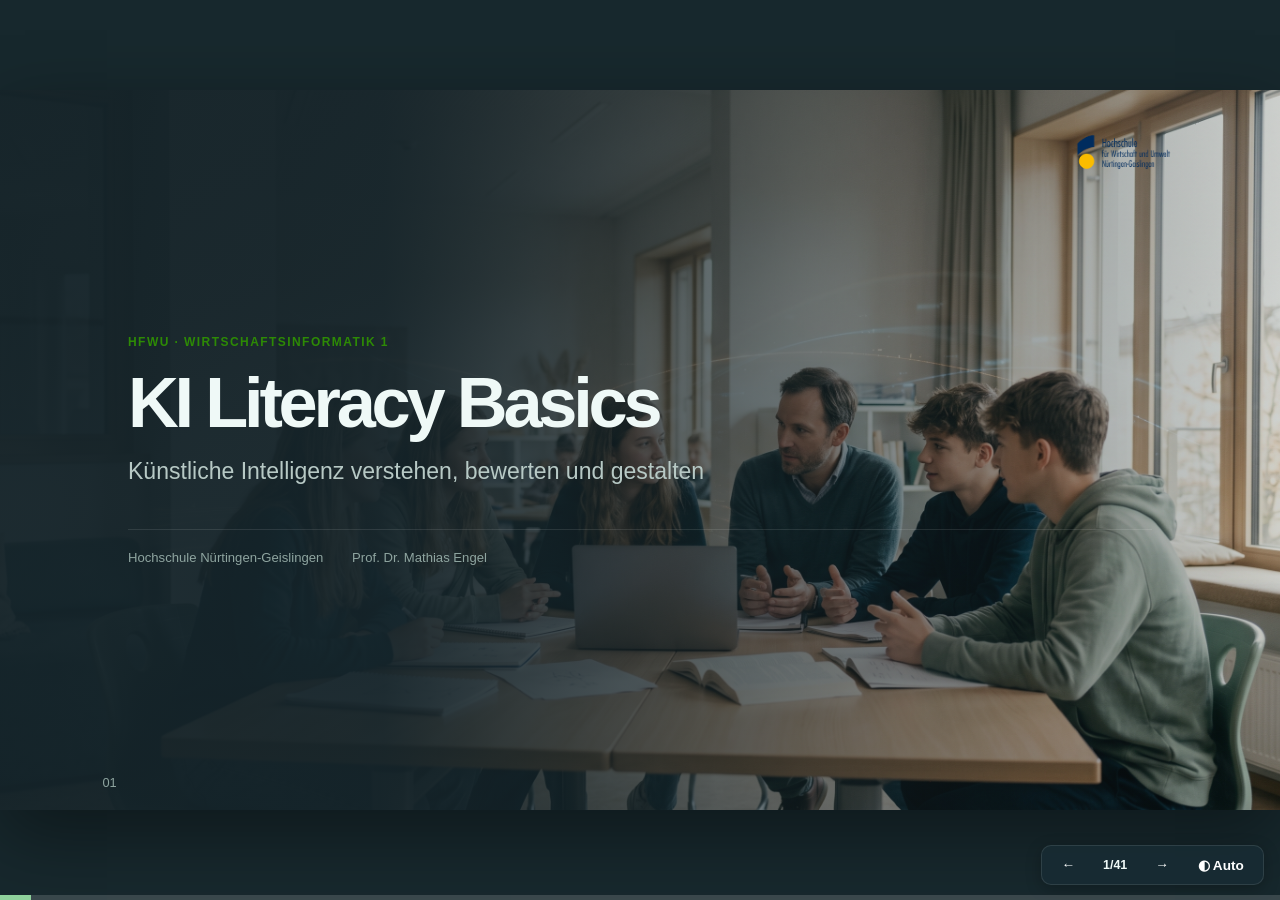
==== commit 99a73907: "feat(presentation): add 5 student project slides, Glossary slide, update CSS and sources" ====
--- a/KI Literacy Basics/presentation.de.html
+++ b/KI Literacy Basics/presentation.de.html
@@ -1270,11 +1270,176 @@
         <a href="sources/source-overview.html#I1">[I1]</a> Vorlesung
       </span>
     </section>
+    <!-- Slide 33b: RestaurantFinder -->
+    <section class="slide" id="slide-33b-student-restaurant-finder" data-title="RestaurantFinder">
+      <header class="slide-top">
+        <span class="kicker">34 · PROJEKT</span>
+        <h1 class="slide-title">Studierendenprojekt: RestaurantFinder</h1>
+        <img class="brand" src="assets/media/hfwu_logo.png" alt="HFWU-Logo">
+      </header>
+      <div class="content two">
+        <div class="media-frame contain" style="width: 75%; height: 100%; margin: 0 auto; display: flex; align-items: center; justify-content: center; background: #fff; padding: 1rem;">
+          <img src="assets/media/student_restaurant_finder.png" alt="Screenshot von RestaurantFinder" style="max-width: 100%; max-height: 100%; object-fit: contain;">
+        </div>
+        <div>
+          <p class="eyebrow">ENTWICKELT VON VANESSA VÖHRINGER</p>
+          <h2 class="display" style="font-size: 2.1rem; margin-bottom: 0.8rem; line-height: 1.1;">Lokalitäten-Filter &amp; Codex-Prompt-Generator</h2>
+          <p class="lede">Ein interaktiver Assistent, der anhand von Standort, Küche, Ernährungsweise und Budget den perfekten Codex-Prompt zur Restaurant-Suche generiert.</p>
+          <div class="facts">
+            <div class="fact">
+              <span class="icon">1</span>
+              <span><b>Die Logik:</b> Der Benutzer wählt Kriterien über eine strukturierte Web-Oberfläche (z. B. Italienisch, vegetarisch, romantisch, per Fuß).</span>
+            </div>
+            <div class="fact">
+              <span class="icon">2</span>
+              <span><b>Der Prompt:</b> Das System fügt die Antworten zu einem präzisen, optimierten LLM-Prompt zusammen, der direkt kopiert werden kann.</span>
+            </div>
+          </div>
+        </div>
+      </div>
+      <span class="presenter">Prof. Dr. M. Engel</span>
+      <span class="slide-sources">
+        <a href="sources/source-overview.html#S1">[S1]</a> Projektarbeit
+      </span>
+    </section>
+
+    <!-- Slide 33c: Study Buddy -->
+    <section class="slide" id="slide-33c-student-study-buddy" data-title="Study Buddy">
+      <header class="slide-top">
+        <span class="kicker">35 · PROJEKT</span>
+        <h1 class="slide-title">Studierendenprojekt: Study Buddy</h1>
+        <img class="brand" src="assets/media/hfwu_logo.png" alt="HFWU-Logo">
+      </header>
+      <div class="content two">
+        <div class="media-frame contain" style="width: 75%; height: 100%; margin: 0 auto; display: flex; align-items: center; justify-content: center; background: #fff; padding: 1rem;">
+          <img src="assets/media/student_study_buddy.png" alt="Screenshot von Study Buddy" style="max-width: 100%; max-height: 100%; object-fit: contain;">
+        </div>
+        <div>
+          <p class="eyebrow">ENTWICKELT VON RAHEL WELDAI</p>
+          <h2 class="display" style="font-size: 2.1rem; margin-bottom: 0.8rem; line-height: 1.1;">Lern-Agent &amp; Kapitelzusammenfassung</h2>
+          <p class="lede">Ein modulares Dashboard, das Studierende durch automatisierte Werkzeuge beim Lernen und bei der Prüfungsvorbereitung unterstützt.</p>
+          <div class="facts">
+            <div class="fact">
+              <span class="icon">1</span>
+              <span><b>Die Tools:</b> Bietet Direkt-Aktionen wie Kapitelzusammenfassungen, interaktive Lernpläne, Wissenstests und automatische Q&A-Generierung.</span>
+            </div>
+            <div class="fact">
+              <span class="icon">2</span>
+              <span><b>Der Nutzen:</b> Durch die Gliederung in Fächer und die Fortschrittsanzeige wird strukturiertes und zielgerichtetes Lernen direkt visualisiert.</span>
+            </div>
+          </div>
+        </div>
+      </div>
+      <span class="presenter">Prof. Dr. M. Engel</span>
+      <span class="slide-sources">
+        <a href="sources/source-overview.html#S1">[S1]</a> Projektarbeit
+      </span>
+    </section>
+
+    <!-- Slide 33d: Mein Karriereberater -->
+    <section class="slide" id="slide-33d-student-karriereberater" data-title="Mein Karriereberater">
+      <header class="slide-top">
+        <span class="kicker">36 · PROJEKT</span>
+        <h1 class="slide-title">Studierendenprojekt: Mein Karriereberater</h1>
+        <img class="brand" src="assets/media/hfwu_logo.png" alt="HFWU-Logo">
+      </header>
+      <div class="content two">
+        <div class="media-frame contain" style="width: 75%; height: 100%; margin: 0 auto; display: flex; align-items: center; justify-content: center; background: #fff; padding: 1rem;">
+          <img src="assets/media/student_karriereberater.png" alt="Screenshot von Mein Karriereberater" style="max-width: 100%; max-height: 100%; object-fit: contain;">
+        </div>
+        <div>
+          <p class="eyebrow">ENTWICKELT VON BOJANA VUKALJEVIC</p>
+          <h2 class="display" style="font-size: 2.1rem; margin-bottom: 0.8rem; line-height: 1.1;">Karriereberatungs-Dashboard &amp; Orientierungsphasen</h2>
+          <p class="lede">Ein Phasen-basiertes Dashboard, das den gesamten Prozess der Berufsfindung von der Orientierung bis zur Einarbeitung strukturiert.</p>
+          <div class="facts">
+            <div class="fact">
+              <span class="icon">1</span>
+              <span><b>Die Phasen:</b> 8 aufeinander aufbauende Schritte (Kennenlernen, Orientierung, Wege vergleichen etc.) begleiten den Nutzer.</span>
+            </div>
+            <div class="fact">
+              <span class="icon">2</span>
+              <span><b>Der Fortschritt:</b> Der persönliche Status wird lokal gespeichert, sodass der Karriereweg iterativ und selbstbestimmt erarbeitet wird.</span>
+            </div>
+          </div>
+        </div>
+      </div>
+      <span class="presenter">Prof. Dr. M. Engel</span>
+      <span class="slide-sources">
+        <a href="sources/source-overview.html#S1">[S1]</a> Projektarbeit
+      </span>
+    </section>
+
+    <!-- Slide 33e: Swim Coach Agent -->
+    <section class="slide" id="slide-33e-student-swimcoach" data-title="Swim Coach Agent">
+      <header class="slide-top">
+        <span class="kicker">37 · PROJEKT</span>
+        <h1 class="slide-title">Studierendenprojekt: Swim Coach Agent</h1>
+        <img class="brand" src="assets/media/hfwu_logo.png" alt="HFWU-Logo">
+      </header>
+      <div class="content two">
+        <div class="media-frame contain" style="width: 75%; height: 100%; margin: 0 auto; display: flex; align-items: center; justify-content: center; background: #fff; padding: 1rem;">
+          <img src="assets/media/student_swimcoach.png" alt="Screenshot von Swim Coach Agent" style="max-width: 100%; max-height: 100%; object-fit: contain;">
+        </div>
+        <div>
+          <p class="eyebrow">ENTWICKELT VON ADELINA BERISHA</p>
+          <h2 class="display" style="font-size: 2.1rem; margin-bottom: 0.8rem; line-height: 1.1;">Personalisierte Trainings- &amp; Ernährungsplanung</h2>
+          <p class="lede">Ein spezialisierter Chatbot, der personalisierte Trainingspläne und Ernährungspläne (z. B. laktosefrei und vegetarisch) erstellt.</p>
+          <div class="facts">
+            <div class="fact">
+              <span class="icon">1</span>
+              <span><b>Die Pläne:</b> Der Coach berechnet den genauen Kalorienbedarf (Grundumsatz + Aktivität) und schlägt konkrete Mahlzeiten vor.</span>
+            </div>
+            <div class="fact">
+              <span class="icon">2</span>
+              <span><b>Der Transfer:</b> Kombination aus Schwimmtraining und angepasster Energieversorgung zur Erreichung persönlicher Fitnessziele.</span>
+            </div>
+          </div>
+        </div>
+      </div>
+      <span class="presenter">Prof. Dr. M. Engel</span>
+      <span class="slide-sources">
+        <a href="sources/source-overview.html#S1">[S1]</a> Projektarbeit
+      </span>
+    </section>
+
+    <!-- Slide 33f: Essy's Salon Assistant -->
+    <section class="slide" id="slide-33f-student-salon-assistant" data-title="Essy's Salon Assistant">
+      <header class="slide-top">
+        <span class="kicker">38 · PROJEKT</span>
+        <h1 class="slide-title">Studierendenprojekt: Essy's Salon Assistant</h1>
+        <img class="brand" src="assets/media/hfwu_logo.png" alt="HFWU-Logo">
+      </header>
+      <div class="content two">
+        <div class="media-frame contain" style="width: 75%; height: 100%; margin: 0 auto; display: flex; align-items: center; justify-content: center; background: #fff; padding: 1rem;">
+          <img src="assets/media/student_salon_assistant.png" alt="Screenshot von Essy's Salon Assistant" style="max-width: 100%; max-height: 100%; object-fit: contain;">
+        </div>
+        <div>
+          <p class="eyebrow">ENTWICKELT VON LABINOT BAHTIJARI</p>
+          <h2 class="display" style="font-size: 2.1rem; margin-bottom: 0.8rem; line-height: 1.1;">Intelligentes Termin- &amp; Belegungs-Dashboard</h2>
+          <p class="lede">Ein interaktiver Termin- und Belegungsplaner für Friseursalons zur Optimierung der Mitarbeiter-Verwaltung und Zeiteinteilung.</p>
+          <div class="facts">
+            <div class="fact">
+              <span class="icon">1</span>
+              <span><b>Der Kalender:</b> Echtzeit-Übersicht über freie Zeiten, Pausen und Abwesenheiten für alle Mitarbeiter (Essy, Florian, Ali etc.).</span>
+            </div>
+            <div class="fact">
+              <span class="icon">2</span>
+              <span><b>Die Effizienz:</b> Vereinfacht die interne Abstimmung und zeigt anschaulich den praktischen Nutzen von Multi-Agenten-Systemen im Handwerk.</span>
+            </div>
+          </div>
+        </div>
+      </div>
+      <span class="presenter">Prof. Dr. M. Engel</span>
+      <span class="slide-sources">
+        <a href="sources/source-overview.html#S1">[S1]</a> Projektarbeit
+      </span>
+    </section>
+
 
     <!-- Slide 34: Glossar -->
     <section class="slide" id="slide-34-glossar" data-title="Glossar">
       <header class="slide-top">
-        <span class="kicker">34 · GLOSSAR</span>
+        <span class="kicker">39 · GLOSSAR</span>
         <h1 class="slide-title">Glossar: Kernbegriffe im Überblick</h1>
         <img class="brand" src="assets/media/hfwu_logo.png" alt="HFWU-Logo">
       </header>
@@ -1315,7 +1480,7 @@
     <!-- Slide 35: Abschluss -->
     <section class="slide" id="slide-35-abschluss" data-title="Drei Dinge zum Mitnehmen">
       <header class="slide-top">
-        <span class="kicker">35 · SYNTHESE</span>
+        <span class="kicker">40 · SYNTHESE</span>
         <h1 class="slide-title">Drei Dinge zum Mitnehmen</h1>
         <img class="brand" src="assets/media/hfwu_logo.png" alt="HFWU-Logo">
       </header>
@@ -1360,7 +1525,7 @@
   <!-- Presentation Navigation Controller Overlay -->
   <nav class="navigation" aria-label="Foliennavigation">
     <button id="prev" aria-label="Vorherige Folie">←</button>
-    <span id="counter">1/35</span>
+    <span id="counter">1/40</span>
     <button id="next" aria-label="Nächste Folie">→</button>
     <button id="theme" aria-label="Farbschema wechseln">◐ Auto</button>
   </nav>
